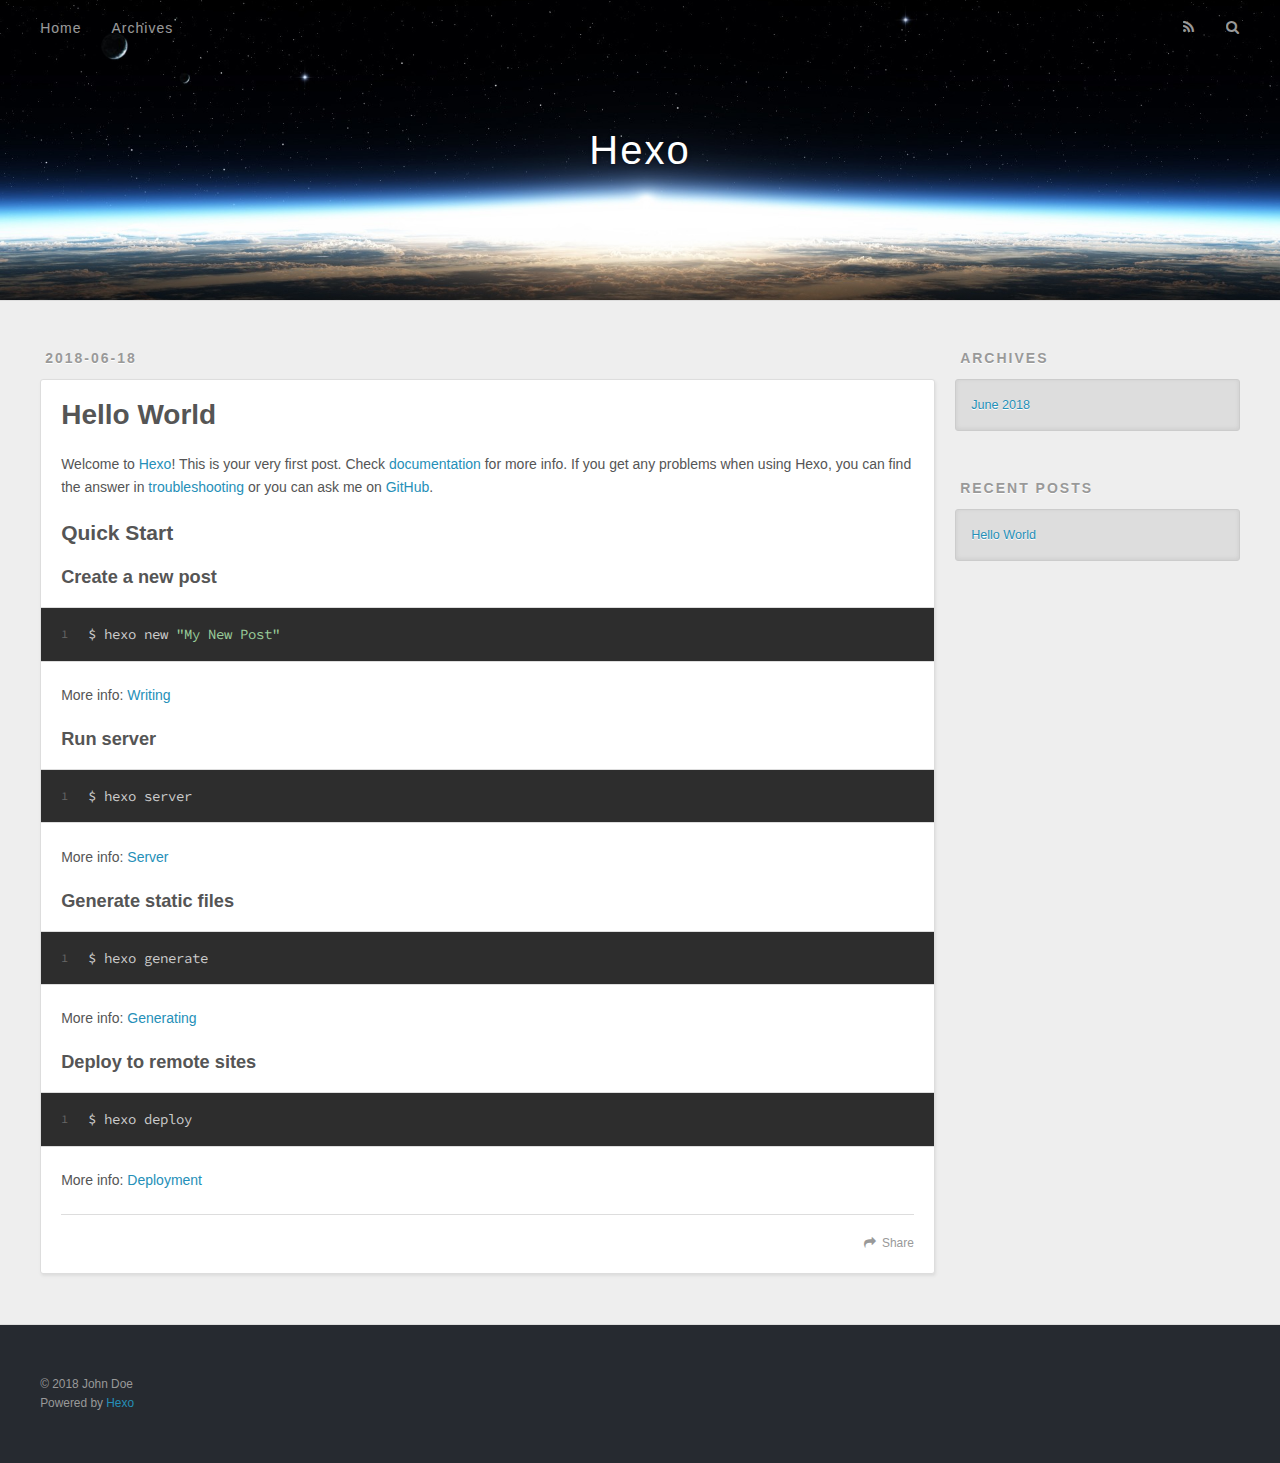
==== index.html @ ddb8dd7c "Site updated: 2018-06-18 01:28:40" ====
<!DOCTYPE html>
<html>
<head>
  <meta charset="utf-8">
  

  
  <title>Hexo</title>
  <meta name="viewport" content="width=device-width, initial-scale=1, maximum-scale=1">
  <meta property="og:type" content="website">
<meta property="og:title" content="Hexo">
<meta property="og:url" content="http://yoursite.com/index.html">
<meta property="og:site_name" content="Hexo">
<meta property="og:locale" content="default">
<meta name="twitter:card" content="summary">
<meta name="twitter:title" content="Hexo">
  
    <link rel="alternate" href="/atom.xml" title="Hexo" type="application/atom+xml">
  
  
    <link rel="icon" href="/favicon.png">
  
  
    <link href="//fonts.googleapis.com/css?family=Source+Code+Pro" rel="stylesheet" type="text/css">
  
  <link rel="stylesheet" href="/css/style.css">
</head>

<body>
  <div id="container">
    <div id="wrap">
      <header id="header">
  <div id="banner"></div>
  <div id="header-outer" class="outer">
    <div id="header-title" class="inner">
      <h1 id="logo-wrap">
        <a href="/" id="logo">Hexo</a>
      </h1>
      
    </div>
    <div id="header-inner" class="inner">
      <nav id="main-nav">
        <a id="main-nav-toggle" class="nav-icon"></a>
        
          <a class="main-nav-link" href="/">Home</a>
        
          <a class="main-nav-link" href="/archives">Archives</a>
        
      </nav>
      <nav id="sub-nav">
        
          <a id="nav-rss-link" class="nav-icon" href="/atom.xml" title="RSS Feed"></a>
        
        <a id="nav-search-btn" class="nav-icon" title="Search"></a>
      </nav>
      <div id="search-form-wrap">
        <form action="//google.com/search" method="get" accept-charset="UTF-8" class="search-form"><input type="search" name="q" class="search-form-input" placeholder="Search"><button type="submit" class="search-form-submit">&#xF002;</button><input type="hidden" name="sitesearch" value="http://yoursite.com"></form>
      </div>
    </div>
  </div>
</header>
      <div class="outer">
        <section id="main">
  
    <article id="post-hello-world" class="article article-type-post" itemscope itemprop="blogPost">
  <div class="article-meta">
    <a href="/2018/06/18/hello-world/" class="article-date">
  <time datetime="2018-06-17T16:53:47.195Z" itemprop="datePublished">2018-06-18</time>
</a>
    
  </div>
  <div class="article-inner">
    
    
      <header class="article-header">
        
  
    <h1 itemprop="name">
      <a class="article-title" href="/2018/06/18/hello-world/">Hello World</a>
    </h1>
  

      </header>
    
    <div class="article-entry" itemprop="articleBody">
      
        <p>Welcome to <a href="https://hexo.io/" target="_blank" rel="noopener">Hexo</a>! This is your very first post. Check <a href="https://hexo.io/docs/" target="_blank" rel="noopener">documentation</a> for more info. If you get any problems when using Hexo, you can find the answer in <a href="https://hexo.io/docs/troubleshooting.html" target="_blank" rel="noopener">troubleshooting</a> or you can ask me on <a href="https://github.com/hexojs/hexo/issues" target="_blank" rel="noopener">GitHub</a>.</p>
<h2 id="Quick-Start"><a href="#Quick-Start" class="headerlink" title="Quick Start"></a>Quick Start</h2><h3 id="Create-a-new-post"><a href="#Create-a-new-post" class="headerlink" title="Create a new post"></a>Create a new post</h3><figure class="highlight bash"><table><tr><td class="gutter"><pre><span class="line">1</span><br></pre></td><td class="code"><pre><span class="line">$ hexo new <span class="string">"My New Post"</span></span><br></pre></td></tr></table></figure>
<p>More info: <a href="https://hexo.io/docs/writing.html" target="_blank" rel="noopener">Writing</a></p>
<h3 id="Run-server"><a href="#Run-server" class="headerlink" title="Run server"></a>Run server</h3><figure class="highlight bash"><table><tr><td class="gutter"><pre><span class="line">1</span><br></pre></td><td class="code"><pre><span class="line">$ hexo server</span><br></pre></td></tr></table></figure>
<p>More info: <a href="https://hexo.io/docs/server.html" target="_blank" rel="noopener">Server</a></p>
<h3 id="Generate-static-files"><a href="#Generate-static-files" class="headerlink" title="Generate static files"></a>Generate static files</h3><figure class="highlight bash"><table><tr><td class="gutter"><pre><span class="line">1</span><br></pre></td><td class="code"><pre><span class="line">$ hexo generate</span><br></pre></td></tr></table></figure>
<p>More info: <a href="https://hexo.io/docs/generating.html" target="_blank" rel="noopener">Generating</a></p>
<h3 id="Deploy-to-remote-sites"><a href="#Deploy-to-remote-sites" class="headerlink" title="Deploy to remote sites"></a>Deploy to remote sites</h3><figure class="highlight bash"><table><tr><td class="gutter"><pre><span class="line">1</span><br></pre></td><td class="code"><pre><span class="line">$ hexo deploy</span><br></pre></td></tr></table></figure>
<p>More info: <a href="https://hexo.io/docs/deployment.html" target="_blank" rel="noopener">Deployment</a></p>

      
    </div>
    <footer class="article-footer">
      <a data-url="http://yoursite.com/2018/06/18/hello-world/" data-id="cjij3dkrj00004sq93bkwb2qh" class="article-share-link">Share</a>
      
      
    </footer>
  </div>
  
</article>


  


</section>
        
          <aside id="sidebar">
  
    

  
    

  
    
  
    
  <div class="widget-wrap">
    <h3 class="widget-title">Archives</h3>
    <div class="widget">
      <ul class="archive-list"><li class="archive-list-item"><a class="archive-list-link" href="/archives/2018/06/">June 2018</a></li></ul>
    </div>
  </div>


  
    
  <div class="widget-wrap">
    <h3 class="widget-title">Recent Posts</h3>
    <div class="widget">
      <ul>
        
          <li>
            <a href="/2018/06/18/hello-world/">Hello World</a>
          </li>
        
      </ul>
    </div>
  </div>

  
</aside>
        
      </div>
      <footer id="footer">
  
  <div class="outer">
    <div id="footer-info" class="inner">
      &copy; 2018 John Doe<br>
      Powered by <a href="http://hexo.io/" target="_blank">Hexo</a>
    </div>
  </div>
</footer>
    </div>
    <nav id="mobile-nav">
  
    <a href="/" class="mobile-nav-link">Home</a>
  
    <a href="/archives" class="mobile-nav-link">Archives</a>
  
</nav>
    

<script src="//ajax.googleapis.com/ajax/libs/jquery/2.0.3/jquery.min.js"></script>


  <link rel="stylesheet" href="/fancybox/jquery.fancybox.css">
  <script src="/fancybox/jquery.fancybox.pack.js"></script>


<script src="/js/script.js"></script>



  </div>
</body>
</html>
---- css/style.css ----
body {
  width: 100%;
}
body:before,
body:after {
  content: "";
  display: table;
}
body:after {
  clear: both;
}
html,
body,
div,
span,
applet,
object,
iframe,
h1,
h2,
h3,
h4,
h5,
h6,
p,
blockquote,
pre,
a,
abbr,
acronym,
address,
big,
cite,
code,
del,
dfn,
em,
img,
ins,
kbd,
q,
s,
samp,
small,
strike,
strong,
sub,
sup,
tt,
var,
dl,
dt,
dd,
ol,
ul,
li,
fieldset,
form,
label,
legend,
table,
caption,
tbody,
tfoot,
thead,
tr,
th,
td {
  margin: 0;
  padding: 0;
  border: 0;
  outline: 0;
  font-weight: inherit;
  font-style: inherit;
  font-family: inherit;
  font-size: 100%;
  vertical-align: baseline;
}
body {
  line-height: 1;
  color: #000;
  background: #fff;
}
ol,
ul {
  list-style: none;
}
table {
  border-collapse: separate;
  border-spacing: 0;
  vertical-align: middle;
}
caption,
th,
td {
  text-align: left;
  font-weight: normal;
  vertical-align: middle;
}
a img {
  border: none;
}
input,
button {
  margin: 0;
  padding: 0;
}
input::-moz-focus-inner,
button::-moz-focus-inner {
  border: 0;
  padding: 0;
}
@font-face {
  font-family: FontAwesome;
  font-style: normal;
  font-weight: normal;
  src: url("fonts/fontawesome-webfont.eot?v=#4.0.3");
  src: url("fonts/fontawesome-webfont.eot?#iefix&v=#4.0.3") format("embedded-opentype"), url("fonts/fontawesome-webfont.woff?v=#4.0.3") format("woff"), url("fonts/fontawesome-webfont.ttf?v=#4.0.3") format("truetype"), url("fonts/fontawesome-webfont.svg#fontawesomeregular?v=#4.0.3") format("svg");
}
html,
body,
#container {
  height: 100%;
}
body {
  background: #eee;
  font: 14px -apple-system, BlinkMacSystemFont, "Segoe UI", "Roboto", "Oxygen", "Ubuntu", "Cantarell", "Fira Sans", "Droid Sans", "Helvetica Neue", sans-serif;
  -webkit-text-size-adjust: 100%;
}
.outer {
  max-width: 1220px;
  margin: 0 auto;
  padding: 0 20px;
}
.outer:before,
.outer:after {
  content: "";
  display: table;
}
.outer:after {
  clear: both;
}
.inner {
  display: inline;
  float: left;
  width: 98.33333333333333%;
  margin: 0 0.833333333333333%;
}
.left,
.alignleft {
  float: left;
}
.right,
.alignright {
  float: right;
}
.clear {
  clear: both;
}
#container {
  position: relative;
}
.mobile-nav-on {
  overflow: hidden;
}
#wrap {
  height: 100%;
  width: 100%;
  position: absolute;
  top: 0;
  left: 0;
  -webkit-transition: 0.2s ease-out;
  -moz-transition: 0.2s ease-out;
  -ms-transition: 0.2s ease-out;
  transition: 0.2s ease-out;
  z-index: 1;
  background: #eee;
}
.mobile-nav-on #wrap {
  left: 280px;
}
@media screen and (min-width: 768px) {
  #main {
    display: inline;
    float: left;
    width: 73.33333333333333%;
    margin: 0 0.833333333333333%;
  }
}
.article-date,
.article-category-link,
.archive-year,
.widget-title {
  text-decoration: none;
  text-transform: uppercase;
  letter-spacing: 2px;
  color: #999;
  margin-bottom: 1em;
  margin-left: 5px;
  line-height: 1em;
  text-shadow: 0 1px #fff;
  font-weight: bold;
}
.article-inner,
.archive-article-inner {
  background: #fff;
  -webkit-box-shadow: 1px 2px 3px #ddd;
  box-shadow: 1px 2px 3px #ddd;
  border: 1px solid #ddd;
  border-radius: 3px;
}
.article-entry h1,
.widget h1 {
  font-size: 2em;
}
.article-entry h2,
.widget h2 {
  font-size: 1.5em;
}
.article-entry h3,
.widget h3 {
  font-size: 1.3em;
}
.article-entry h4,
.widget h4 {
  font-size: 1.2em;
}
.article-entry h5,
.widget h5 {
  font-size: 1em;
}
.article-entry h6,
.widget h6 {
  font-size: 1em;
  color: #999;
}
.article-entry hr,
.widget hr {
  border: 1px dashed #ddd;
}
.article-entry strong,
.widget strong {
  font-weight: bold;
}
.article-entry em,
.widget em,
.article-entry cite,
.widget cite {
  font-style: italic;
}
.article-entry sup,
.widget sup,
.article-entry sub,
.widget sub {
  font-size: 0.75em;
  line-height: 0;
  position: relative;
  vertical-align: baseline;
}
.article-entry sup,
.widget sup {
  top: -0.5em;
}
.article-entry sub,
.widget sub {
  bottom: -0.2em;
}
.article-entry small,
.widget small {
  font-size: 0.85em;
}
.article-entry acronym,
.widget acronym,
.article-entry abbr,
.widget abbr {
  border-bottom: 1px dotted;
}
.article-entry ul,
.widget ul,
.article-entry ol,
.widget ol,
.article-entry dl,
.widget dl {
  margin: 0 20px;
  line-height: 1.6em;
}
.article-entry ul ul,
.widget ul ul,
.article-entry ol ul,
.widget ol ul,
.article-entry ul ol,
.widget ul ol,
.article-entry ol ol,
.widget ol ol {
  margin-top: 0;
  margin-bottom: 0;
}
.article-entry ul,
.widget ul {
  list-style: disc;
}
.article-entry ol,
.widget ol {
  list-style: decimal;
}
.article-entry dt,
.widget dt {
  font-weight: bold;
}
#header {
  height: 300px;
  position: relative;
  border-bottom: 1px solid #ddd;
}
#header:before,
#header:after {
  content: "";
  position: absolute;
  left: 0;
  right: 0;
  height: 40px;
}
#header:before {
  top: 0;
  background: -webkit-linear-gradient(rgba(0,0,0,0.2), transparent);
  background: -moz-linear-gradient(rgba(0,0,0,0.2), transparent);
  background: -ms-linear-gradient(rgba(0,0,0,0.2), transparent);
  background: linear-gradient(rgba(0,0,0,0.2), transparent);
}
#header:after {
  bottom: 0;
  background: -webkit-linear-gradient(transparent, rgba(0,0,0,0.2));
  background: -moz-linear-gradient(transparent, rgba(0,0,0,0.2));
  background: -ms-linear-gradient(transparent, rgba(0,0,0,0.2));
  background: linear-gradient(transparent, rgba(0,0,0,0.2));
}
#header-outer {
  height: 100%;
  position: relative;
}
#header-inner {
  position: relative;
  overflow: hidden;
}
#banner {
  position: absolute;
  top: 0;
  left: 0;
  width: 100%;
  height: 100%;
  background: url("images/banner.jpg") center #000;
  -webkit-background-size: cover;
  -moz-background-size: cover;
  background-size: cover;
  z-index: -1;
}
#header-title {
  text-align: center;
  height: 40px;
  position: absolute;
  top: 50%;
  left: 0;
  margin-top: -20px;
}
#logo,
#subtitle {
  text-decoration: none;
  color: #fff;
  font-weight: 300;
  text-shadow: 0 1px 4px rgba(0,0,0,0.3);
}
#logo {
  font-size: 40px;
  line-height: 40px;
  letter-spacing: 2px;
}
#subtitle {
  font-size: 16px;
  line-height: 16px;
  letter-spacing: 1px;
}
#subtitle-wrap {
  margin-top: 16px;
}
#main-nav {
  float: left;
  margin-left: -15px;
}
.nav-icon,
.main-nav-link {
  float: left;
  color: #fff;
  opacity: 0.6;
  text-decoration: none;
  text-shadow: 0 1px rgba(0,0,0,0.2);
  -webkit-transition: opacity 0.2s;
  -moz-transition: opacity 0.2s;
  -ms-transition: opacity 0.2s;
  transition: opacity 0.2s;
  display: block;
  padding: 20px 15px;
}
.nav-icon:hover,
.main-nav-link:hover {
  opacity: 1;
}
.nav-icon {
  font-family: FontAwesome;
  text-align: center;
  font-size: 14px;
  width: 14px;
  height: 14px;
  padding: 20px 15px;
  position: relative;
  cursor: pointer;
}
.main-nav-link {
  font-weight: 300;
  letter-spacing: 1px;
}
@media screen and (max-width: 479px) {
  .main-nav-link {
    display: none;
  }
}
#main-nav-toggle {
  display: none;
}
#main-nav-toggle:before {
  content: "\f0c9";
}
@media screen and (max-width: 479px) {
  #main-nav-toggle {
    display: block;
  }
}
#sub-nav {
  float: right;
  margin-right: -15px;
}
#nav-rss-link:before {
  content: "\f09e";
}
#nav-search-btn:before {
  content: "\f002";
}
#search-form-wrap {
  position: absolute;
  top: 15px;
  width: 150px;
  height: 30px;
  right: -150px;
  opacity: 0;
  -webkit-transition: 0.2s ease-out;
  -moz-transition: 0.2s ease-out;
  -ms-transition: 0.2s ease-out;
  transition: 0.2s ease-out;
}
#search-form-wrap.on {
  opacity: 1;
  right: 0;
}
@media screen and (max-width: 479px) {
  #search-form-wrap {
    width: 100%;
    right: -100%;
  }
}
.search-form {
  position: absolute;
  top: 0;
  left: 0;
  right: 0;
  background: #fff;
  padding: 5px 15px;
  border-radius: 15px;
  -webkit-box-shadow: 0 0 10px rgba(0,0,0,0.3);
  box-shadow: 0 0 10px rgba(0,0,0,0.3);
}
.search-form-input {
  border: none;
  background: none;
  color: #555;
  width: 100%;
  font: 13px -apple-system, BlinkMacSystemFont, "Segoe UI", "Roboto", "Oxygen", "Ubuntu", "Cantarell", "Fira Sans", "Droid Sans", "Helvetica Neue", sans-serif;
  outline: none;
}
.search-form-input::-webkit-search-results-decoration,
.search-form-input::-webkit-search-cancel-button {
  -webkit-appearance: none;
}
.search-form-submit {
  position: absolute;
  top: 50%;
  right: 10px;
  margin-top: -7px;
  font: 13px FontAwesome;
  border: none;
  background: none;
  color: #bbb;
  cursor: pointer;
}
.search-form-submit:hover,
.search-form-submit:focus {
  color: #777;
}
.article {
  margin: 50px 0;
}
.article-inner {
  overflow: hidden;
}
.article-meta:before,
.article-meta:after {
  content: "";
  display: table;
}
.article-meta:after {
  clear: both;
}
.article-date {
  float: left;
}
.article-category {
  float: left;
  line-height: 1em;
  color: #ccc;
  text-shadow: 0 1px #fff;
  margin-left: 8px;
}
.article-category:before {
  content: "\2022";
}
.article-category-link {
  margin: 0 12px 1em;
}
.article-header {
  padding: 20px 20px 0;
}
.article-title {
  text-decoration: none;
  font-size: 2em;
  font-weight: bold;
  color: #555;
  line-height: 1.1em;
  -webkit-transition: color 0.2s;
  -moz-transition: color 0.2s;
  -ms-transition: color 0.2s;
  transition: color 0.2s;
}
a.article-title:hover {
  color: #258fb8;
}
.article-entry {
  color: #555;
  padding: 0 20px;
}
.article-entry:before,
.article-entry:after {
  content: "";
  display: table;
}
.article-entry:after {
  clear: both;
}
.article-entry p,
.article-entry table {
  line-height: 1.6em;
  margin: 1.6em 0;
}
.article-entry h1,
.article-entry h2,
.article-entry h3,
.article-entry h4,
.article-entry h5,
.article-entry h6 {
  font-weight: bold;
}
.article-entry h1,
.article-entry h2,
.article-entry h3,
.article-entry h4,
.article-entry h5,
.article-entry h6 {
  line-height: 1.1em;
  margin: 1.1em 0;
}
.article-entry a {
  color: #258fb8;
  text-decoration: none;
}
.article-entry a:hover {
  text-decoration: underline;
}
.article-entry ul,
.article-entry ol,
.article-entry dl {
  margin-top: 1.6em;
  margin-bottom: 1.6em;
}
.article-entry img,
.article-entry video {
  max-width: 100%;
  height: auto;
  display: block;
  margin: auto;
}
.article-entry iframe {
  border: none;
}
.article-entry table {
  width: 100%;
  border-collapse: collapse;
  border-spacing: 0;
}
.article-entry th {
  font-weight: bold;
  border-bottom: 3px solid #ddd;
  padding-bottom: 0.5em;
}
.article-entry td {
  border-bottom: 1px solid #ddd;
  padding: 10px 0;
}
.article-entry blockquote {
  font-family: Georgia, "Times New Roman", serif;
  font-size: 1.4em;
  margin: 1.6em 20px;
  text-align: center;
}
.article-entry blockquote footer {
  font-size: 14px;
  margin: 1.6em 0;
  font-family: -apple-system, BlinkMacSystemFont, "Segoe UI", "Roboto", "Oxygen", "Ubuntu", "Cantarell", "Fira Sans", "Droid Sans", "Helvetica Neue", sans-serif;
}
.article-entry blockquote footer cite:before {
  content: "—";
  padding: 0 0.5em;
}
.article-entry .pullquote {
  text-align: left;
  width: 45%;
  margin: 0;
}
.article-entry .pullquote.left {
  margin-left: 0.5em;
  margin-right: 1em;
}
.article-entry .pullquote.right {
  margin-right: 0.5em;
  margin-left: 1em;
}
.article-entry .caption {
  color: #999;
  display: block;
  font-size: 0.9em;
  margin-top: 0.5em;
  position: relative;
  text-align: center;
}
.article-entry .video-container {
  position: relative;
  padding-top: 56.25%;
  height: 0;
  overflow: hidden;
}
.article-entry .video-container iframe,
.article-entry .video-container object,
.article-entry .video-container embed {
  position: absolute;
  top: 0;
  left: 0;
  width: 100%;
  height: 100%;
  margin-top: 0;
}
.article-more-link a {
  display: inline-block;
  line-height: 1em;
  padding: 6px 15px;
  border-radius: 15px;
  background: #eee;
  color: #999;
  text-shadow: 0 1px #fff;
  text-decoration: none;
}
.article-more-link a:hover {
  background: #258fb8;
  color: #fff;
  text-decoration: none;
  text-shadow: 0 1px #1e7293;
}
.article-footer {
  font-size: 0.85em;
  line-height: 1.6em;
  border-top: 1px solid #ddd;
  padding-top: 1.6em;
  margin: 0 20px 20px;
}
.article-footer:before,
.article-footer:after {
  content: "";
  display: table;
}
.article-footer:after {
  clear: both;
}
.article-footer a {
  color: #999;
  text-decoration: none;
}
.article-footer a:hover {
  color: #555;
}
.article-tag-list-item {
  float: left;
  margin-right: 10px;
}
.article-tag-list-link:before {
  content: "#";
}
.article-comment-link {
  float: right;
}
.article-comment-link:before {
  content: "\f075";
  font-family: FontAwesome;
  padding-right: 8px;
}
.article-share-link {
  cursor: pointer;
  float: right;
  margin-left: 20px;
}
.article-share-link:before {
  content: "\f064";
  font-family: FontAwesome;
  padding-right: 6px;
}
#article-nav {
  position: relative;
}
#article-nav:before,
#article-nav:after {
  content: "";
  display: table;
}
#article-nav:after {
  clear: both;
}
@media screen and (min-width: 768px) {
  #article-nav {
    margin: 50px 0;
  }
  #article-nav:before {
    width: 8px;
    height: 8px;
    position: absolute;
    top: 50%;
    left: 50%;
    margin-top: -4px;
    margin-left: -4px;
    content: "";
    border-radius: 50%;
    background: #ddd;
    -webkit-box-shadow: 0 1px 2px #fff;
    box-shadow: 0 1px 2px #fff;
  }
}
.article-nav-link-wrap {
  text-decoration: none;
  text-shadow: 0 1px #fff;
  color: #999;
  -webkit-box-sizing: border-box;
  -moz-box-sizing: border-box;
  box-sizing: border-box;
  margin-top: 50px;
  text-align: center;
  display: block;
}
.article-nav-link-wrap:hover {
  color: #555;
}
@media screen and (min-width: 768px) {
  .article-nav-link-wrap {
    width: 50%;
    margin-top: 0;
  }
}
@media screen and (min-width: 768px) {
  #article-nav-newer {
    float: left;
    text-align: right;
    padding-right: 20px;
  }
}
@media screen and (min-width: 768px) {
  #article-nav-older {
    float: right;
    text-align: left;
    padding-left: 20px;
  }
}
.article-nav-caption {
  text-transform: uppercase;
  letter-spacing: 2px;
  color: #ddd;
  line-height: 1em;
  font-weight: bold;
}
#article-nav-newer .article-nav-caption {
  margin-right: -2px;
}
.article-nav-title {
  font-size: 0.85em;
  line-height: 1.6em;
  margin-top: 0.5em;
}
.article-share-box {
  position: absolute;
  display: none;
  background: #fff;
  -webkit-box-shadow: 1px 2px 10px rgba(0,0,0,0.2);
  box-shadow: 1px 2px 10px rgba(0,0,0,0.2);
  border-radius: 3px;
  margin-left: -145px;
  overflow: hidden;
  z-index: 1;
}
.article-share-box.on {
  display: block;
}
.article-share-input {
  width: 100%;
  background: none;
  -webkit-box-sizing: border-box;
  -moz-box-sizing: border-box;
  box-sizing: border-box;
  font: 14px -apple-system, BlinkMacSystemFont, "Segoe UI", "Roboto", "Oxygen", "Ubuntu", "Cantarell", "Fira Sans", "Droid Sans", "Helvetica Neue", sans-serif;
  padding: 0 15px;
  color: #555;
  outline: none;
  border: 1px solid #ddd;
  border-radius: 3px 3px 0 0;
  height: 36px;
  line-height: 36px;
}
.article-share-links {
  background: #eee;
}
.article-share-links:before,
.article-share-links:after {
  content: "";
  display: table;
}
.article-share-links:after {
  clear: both;
}
.article-share-twitter,
.article-share-facebook,
.article-share-pinterest,
.article-share-google {
  width: 50px;
  height: 36px;
  display: block;
  float: left;
  position: relative;
  color: #999;
  text-shadow: 0 1px #fff;
}
.article-share-twitter:before,
.article-share-facebook:before,
.article-share-pinterest:before,
.article-share-google:before {
  font-size: 20px;
  font-family: FontAwesome;
  width: 20px;
  height: 20px;
  position: absolute;
  top: 50%;
  left: 50%;
  margin-top: -10px;
  margin-left: -10px;
  text-align: center;
}
.article-share-twitter:hover,
.article-share-facebook:hover,
.article-share-pinterest:hover,
.article-share-google:hover {
  color: #fff;
}
.article-share-twitter:before {
  content: "\f099";
}
.article-share-twitter:hover {
  background: #00aced;
  text-shadow: 0 1px #008abe;
}
.article-share-facebook:before {
  content: "\f09a";
}
.article-share-facebook:hover {
  background: #3b5998;
  text-shadow: 0 1px #2f477a;
}
.article-share-pinterest:before {
  content: "\f0d2";
}
.article-share-pinterest:hover {
  background: #cb2027;
  text-shadow: 0 1px #a21a1f;
}
.article-share-google:before {
  content: "\f0d5";
}
.article-share-google:hover {
  background: #dd4b39;
  text-shadow: 0 1px #be3221;
}
.article-gallery {
  background: #000;
  position: relative;
}
.article-gallery-photos {
  position: relative;
  overflow: hidden;
}
.article-gallery-img {
  display: none;
  max-width: 100%;
}
.article-gallery-img:first-child {
  display: block;
}
.article-gallery-img.loaded {
  position: absolute;
  display: block;
}
.article-gallery-img img {
  display: block;
  max-width: 100%;
  margin: 0 auto;
}
#comments {
  background: #fff;
  -webkit-box-shadow: 1px 2px 3px #ddd;
  box-shadow: 1px 2px 3px #ddd;
  padding: 20px;
  border: 1px solid #ddd;
  border-radius: 3px;
  margin: 50px 0;
}
#comments a {
  color: #258fb8;
}
.archives-wrap {
  margin: 50px 0;
}
.archives:before,
.archives:after {
  content: "";
  display: table;
}
.archives:after {
  clear: both;
}
.archive-year-wrap {
  margin-bottom: 1em;
}
.archives {
  -webkit-column-gap: 10px;
  -moz-column-gap: 10px;
  column-gap: 10px;
}
@media screen and (min-width: 480px) and (max-width: 767px) {
  .archives {
    -webkit-column-count: 2;
    -moz-column-count: 2;
    column-count: 2;
  }
}
@media screen and (min-width: 768px) {
  .archives {
    -webkit-column-count: 3;
    -moz-column-count: 3;
    column-count: 3;
  }
}
.archive-article {
  -webkit-column-break-inside: avoid;
  page-break-inside: avoid;
  overflow: hidden;
  break-inside: avoid-column;
}
.archive-article-inner {
  padding: 10px;
  margin-bottom: 15px;
}
.archive-article-title {
  text-decoration: none;
  font-weight: bold;
  color: #555;
  -webkit-transition: color 0.2s;
  -moz-transition: color 0.2s;
  -ms-transition: color 0.2s;
  transition: color 0.2s;
  line-height: 1.6em;
}
.archive-article-title:hover {
  color: #258fb8;
}
.archive-article-footer {
  margin-top: 1em;
}
.archive-article-date {
  color: #999;
  text-decoration: none;
  font-size: 0.85em;
  line-height: 1em;
  margin-bottom: 0.5em;
  display: block;
}
#page-nav {
  margin: 50px auto;
  background: #fff;
  -webkit-box-shadow: 1px 2px 3px #ddd;
  box-shadow: 1px 2px 3px #ddd;
  border: 1px solid #ddd;
  border-radius: 3px;
  text-align: center;
  color: #999;
  overflow: hidden;
}
#page-nav:before,
#page-nav:after {
  content: "";
  display: table;
}
#page-nav:after {
  clear: both;
}
#page-nav a,
#page-nav span {
  padding: 10px 20px;
  line-height: 1;
  height: 2ex;
}
#page-nav a {
  color: #999;
  text-decoration: none;
}
#page-nav a:hover {
  background: #999;
  color: #fff;
}
#page-nav .prev {
  float: left;
}
#page-nav .next {
  float: right;
}
#page-nav .page-number {
  display: inline-block;
}
@media screen and (max-width: 479px) {
  #page-nav .page-number {
    display: none;
  }
}
#page-nav .current {
  color: #555;
  font-weight: bold;
}
#page-nav .space {
  color: #ddd;
}
#footer {
  background: #262a30;
  padding: 50px 0;
  border-top: 1px solid #ddd;
  color: #999;
}
#footer a {
  color: #258fb8;
  text-decoration: none;
}
#footer a:hover {
  text-decoration: underline;
}
#footer-info {
  line-height: 1.6em;
  font-size: 0.85em;
}
.article-entry pre,
.article-entry .highlight {
  background: #2d2d2d;
  margin: 0 -20px;
  padding: 15px 20px;
  border-style: solid;
  border-color: #ddd;
  border-width: 1px 0;
  overflow: auto;
  color: #ccc;
  line-height: 22.400000000000002px;
}
.article-entry .highlight .gutter pre,
.article-entry .gist .gist-file .gist-data .line-numbers {
  color: #666;
  font-size: 0.85em;
}
.article-entry pre,
.article-entry code {
  font-family: "Source Code Pro", Consolas, Monaco, Menlo, Consolas, monospace;
}
.article-entry code {
  background: #eee;
  text-shadow: 0 1px #fff;
  padding: 0 0.3em;
}
.article-entry pre code {
  background: none;
  text-shadow: none;
  padding: 0;
}
.article-entry .highlight pre {
  border: none;
  margin: 0;
  padding: 0;
}
.article-entry .highlight table {
  margin: 0;
  width: auto;
}
.article-entry .highlight td {
  border: none;
  padding: 0;
}
.article-entry .highlight figcaption {
  font-size: 0.85em;
  color: #999;
  line-height: 1em;
  margin-bottom: 1em;
}
.article-entry .highlight figcaption:before,
.article-entry .highlight figcaption:after {
  content: "";
  display: table;
}
.article-entry .highlight figcaption:after {
  clear: both;
}
.article-entry .highlight figcaption a {
  float: right;
}
.article-entry .highlight .gutter pre {
  text-align: right;
  padding-right: 20px;
}
.article-entry .highlight .line {
  height: 22.400000000000002px;
}
.article-entry .highlight .line.marked {
  background: #515151;
}
.article-entry .gist {
  margin: 0 -20px;
  border-style: solid;
  border-color: #ddd;
  border-width: 1px 0;
  background: #2d2d2d;
  padding: 15px 20px 15px 0;
}
.article-entry .gist .gist-file {
  border: none;
  font-family: "Source Code Pro", Consolas, Monaco, Menlo, Consolas, monospace;
  margin: 0;
}
.article-entry .gist .gist-file .gist-data {
  background: none;
  border: none;
}
.article-entry .gist .gist-file .gist-data .line-numbers {
  background: none;
  border: none;
  padding: 0 20px 0 0;
}
.article-entry .gist .gist-file .gist-data .line-data {
  padding: 0 !important;
}
.article-entry .gist .gist-file .highlight {
  margin: 0;
  padding: 0;
  border: none;
}
.article-entry .gist .gist-file .gist-meta {
  background: #2d2d2d;
  color: #999;
  font: 0.85em -apple-system, BlinkMacSystemFont, "Segoe UI", "Roboto", "Oxygen", "Ubuntu", "Cantarell", "Fira Sans", "Droid Sans", "Helvetica Neue", sans-serif;
  text-shadow: 0 0;
  padding: 0;
  margin-top: 1em;
  margin-left: 20px;
}
.article-entry .gist .gist-file .gist-meta a {
  color: #258fb8;
  font-weight: normal;
}
.article-entry .gist .gist-file .gist-meta a:hover {
  text-decoration: underline;
}
pre .comment,
pre .title {
  color: #999;
}
pre .variable,
pre .attribute,
pre .tag,
pre .regexp,
pre .ruby .constant,
pre .xml .tag .title,
pre .xml .pi,
pre .xml .doctype,
pre .html .doctype,
pre .css .id,
pre .css .class,
pre .css .pseudo {
  color: #f2777a;
}
pre .number,
pre .preprocessor,
pre .built_in,
pre .literal,
pre .params,
pre .constant {
  color: #f99157;
}
pre .class,
pre .ruby .class .title,
pre .css .rules .attribute {
  color: #9c9;
}
pre .string,
pre .value,
pre .inheritance,
pre .header,
pre .ruby .symbol,
pre .xml .cdata {
  color: #9c9;
}
pre .css .hexcolor {
  color: #6cc;
}
pre .function,
pre .python .decorator,
pre .python .title,
pre .ruby .function .title,
pre .ruby .title .keyword,
pre .perl .sub,
pre .javascript .title,
pre .coffeescript .title {
  color: #69c;
}
pre .keyword,
pre .javascript .function {
  color: #c9c;
}
@media screen and (max-width: 479px) {
  #mobile-nav {
    position: absolute;
    top: 0;
    left: 0;
    width: 280px;
    height: 100%;
    background: #191919;
    border-right: 1px solid #fff;
  }
}
@media screen and (max-width: 479px) {
  .mobile-nav-link {
    display: block;
    color: #999;
    text-decoration: none;
    padding: 15px 20px;
    font-weight: bold;
  }
  .mobile-nav-link:hover {
    color: #fff;
  }
}
@media screen and (min-width: 768px) {
  #sidebar {
    display: inline;
    float: left;
    width: 23.333333333333332%;
    margin: 0 0.833333333333333%;
  }
}
.widget-wrap {
  margin: 50px 0;
}
.widget {
  color: #777;
  text-shadow: 0 1px #fff;
  background: #ddd;
  -webkit-box-shadow: 0 -1px 4px #ccc inset;
  box-shadow: 0 -1px 4px #ccc inset;
  border: 1px solid #ccc;
  padding: 15px;
  border-radius: 3px;
}
.widget a {
  color: #258fb8;
  text-decoration: none;
}
.widget a:hover {
  text-decoration: underline;
}
.widget ul ul,
.widget ol ul,
.widget dl ul,
.widget ul ol,
.widget ol ol,
.widget dl ol,
.widget ul dl,
.widget ol dl,
.widget dl dl {
  margin-left: 15px;
  list-style: disc;
}
.widget {
  line-height: 1.6em;
  word-wrap: break-word;
  font-size: 0.9em;
}
.widget ul,
.widget ol {
  list-style: none;
  margin: 0;
}
.widget ul ul,
.widget ol ul,
.widget ul ol,
.widget ol ol {
  margin: 0 20px;
}
.widget ul ul,
.widget ol ul {
  list-style: disc;
}
.widget ul ol,
.widget ol ol {
  list-style: decimal;
}
.category-list-count,
.tag-list-count,
.archive-list-count {
  padding-left: 5px;
  color: #999;
  font-size: 0.85em;
}
.category-list-count:before,
.tag-list-count:before,
.archive-list-count:before {
  content: "(";
}
.category-list-count:after,
.tag-list-count:after,
.archive-list-count:after {
  content: ")";
}
.tagcloud a {
  margin-right: 5px;
  display: inline-block;
}
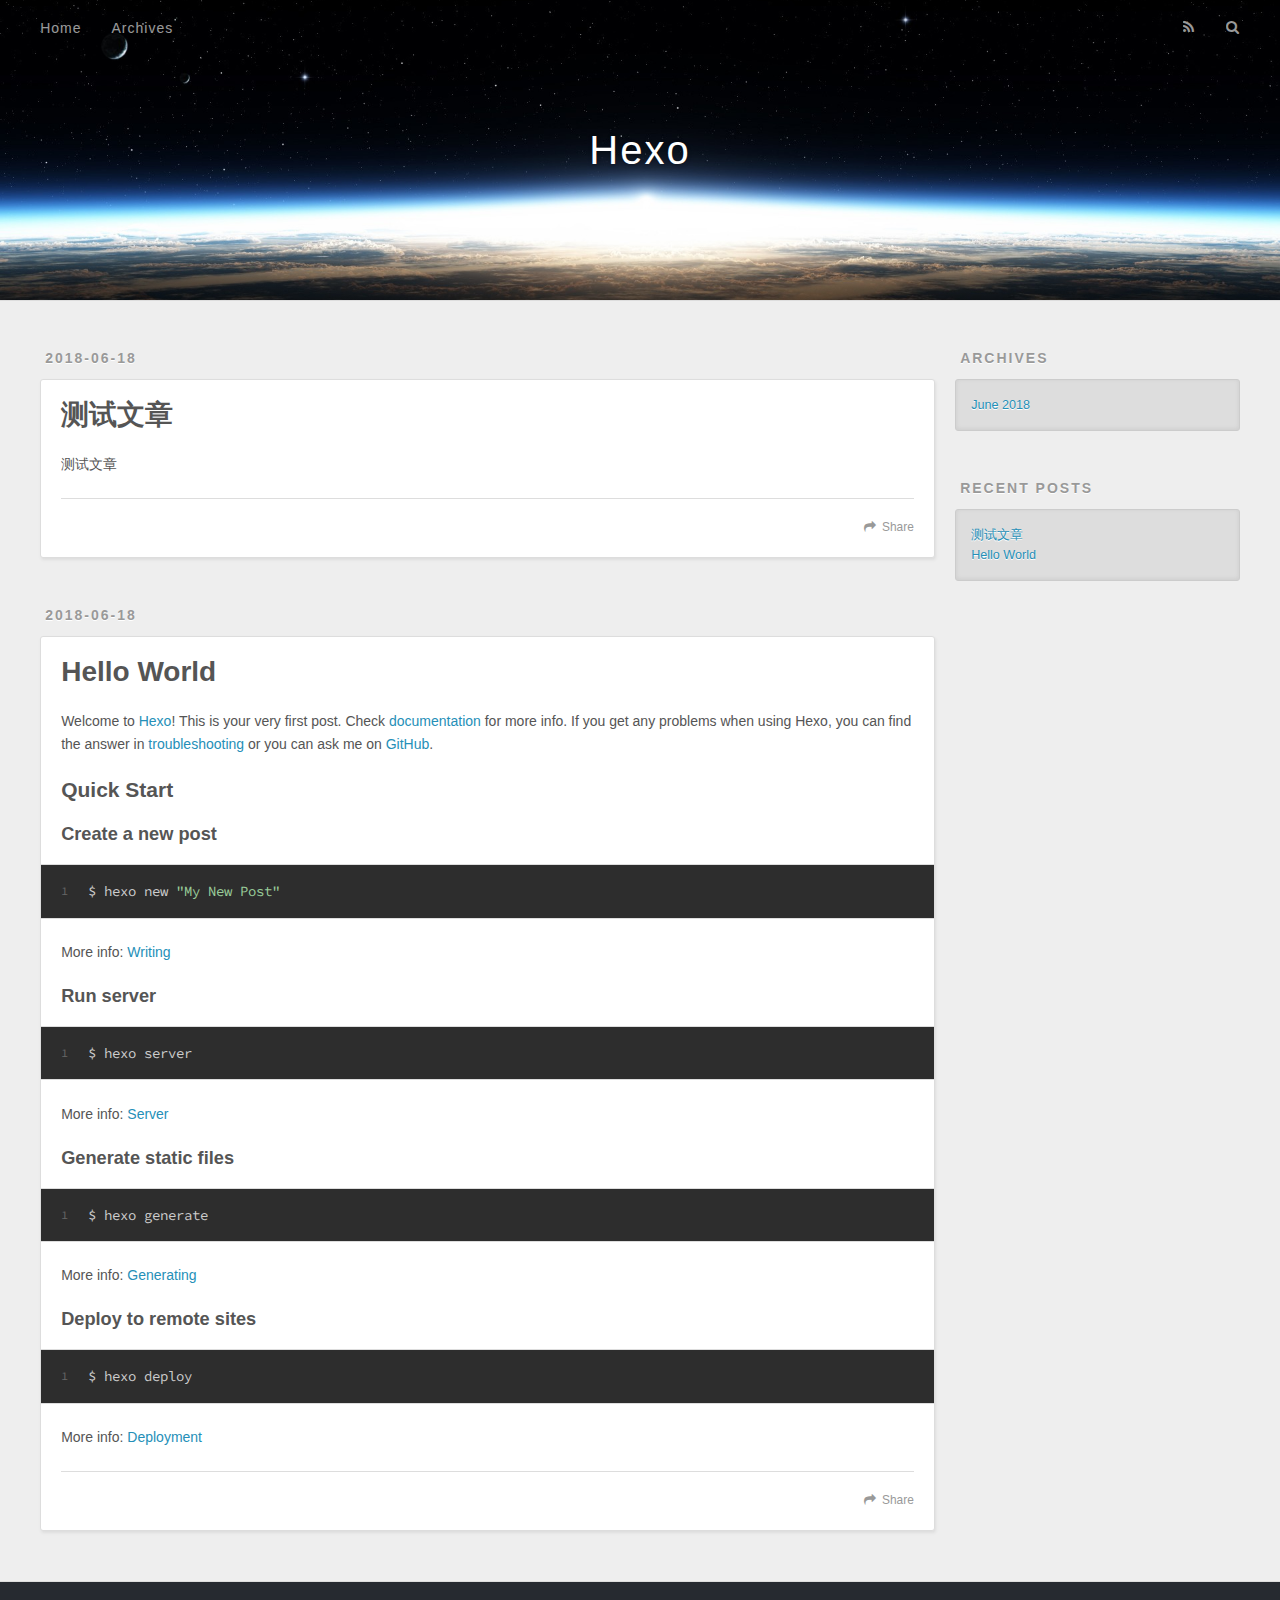
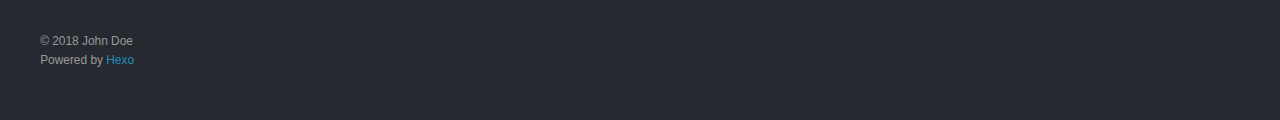
==== commit 70cd02e4: "Site updated: 2018-06-18 01:41:59" ====
--- a/index.html
+++ b/index.html
@@ -62,6 +62,43 @@
       <div class="outer">
         <section id="main">
   
+    <article id="post-测试文章" class="article article-type-post" itemscope itemprop="blogPost">
+  <div class="article-meta">
+    <a href="/2018/06/18/测试文章/" class="article-date">
+  <time datetime="2018-06-17T17:35:04.000Z" itemprop="datePublished">2018-06-18</time>
+</a>
+    
+  </div>
+  <div class="article-inner">
+    
+    
+      <header class="article-header">
+        
+  
+    <h1 itemprop="name">
+      <a class="article-title" href="/2018/06/18/测试文章/">测试文章</a>
+    </h1>
+  
+
+      </header>
+    
+    <div class="article-entry" itemprop="articleBody">
+      
+        <p>测试文章</p>
+
+      
+    </div>
+    <footer class="article-footer">
+      <a data-url="http://yoursite.com/2018/06/18/测试文章/" data-id="cjij4bn6t0001hcq9a3qqr41f" class="article-share-link">Share</a>
+      
+      
+    </footer>
+  </div>
+  
+</article>
+
+
+  
     <article id="post-hello-world" class="article article-type-post" itemscope itemprop="blogPost">
   <div class="article-meta">
     <a href="/2018/06/18/hello-world/" class="article-date">
@@ -97,7 +134,7 @@
       
     </div>
     <footer class="article-footer">
-      <a data-url="http://yoursite.com/2018/06/18/hello-world/" data-id="cjij3dkrj00004sq93bkwb2qh" class="article-share-link">Share</a>
+      <a data-url="http://yoursite.com/2018/06/18/hello-world/" data-id="cjij4bn6p0000hcq9h8jbldq4" class="article-share-link">Share</a>
       
       
     </footer>
@@ -138,6 +175,10 @@
       <ul>
         
           <li>
+            <a href="/2018/06/18/测试文章/">测试文章</a>
+          </li>
+        
+          <li>
             <a href="/2018/06/18/hello-world/">Hello World</a>
           </li>
         
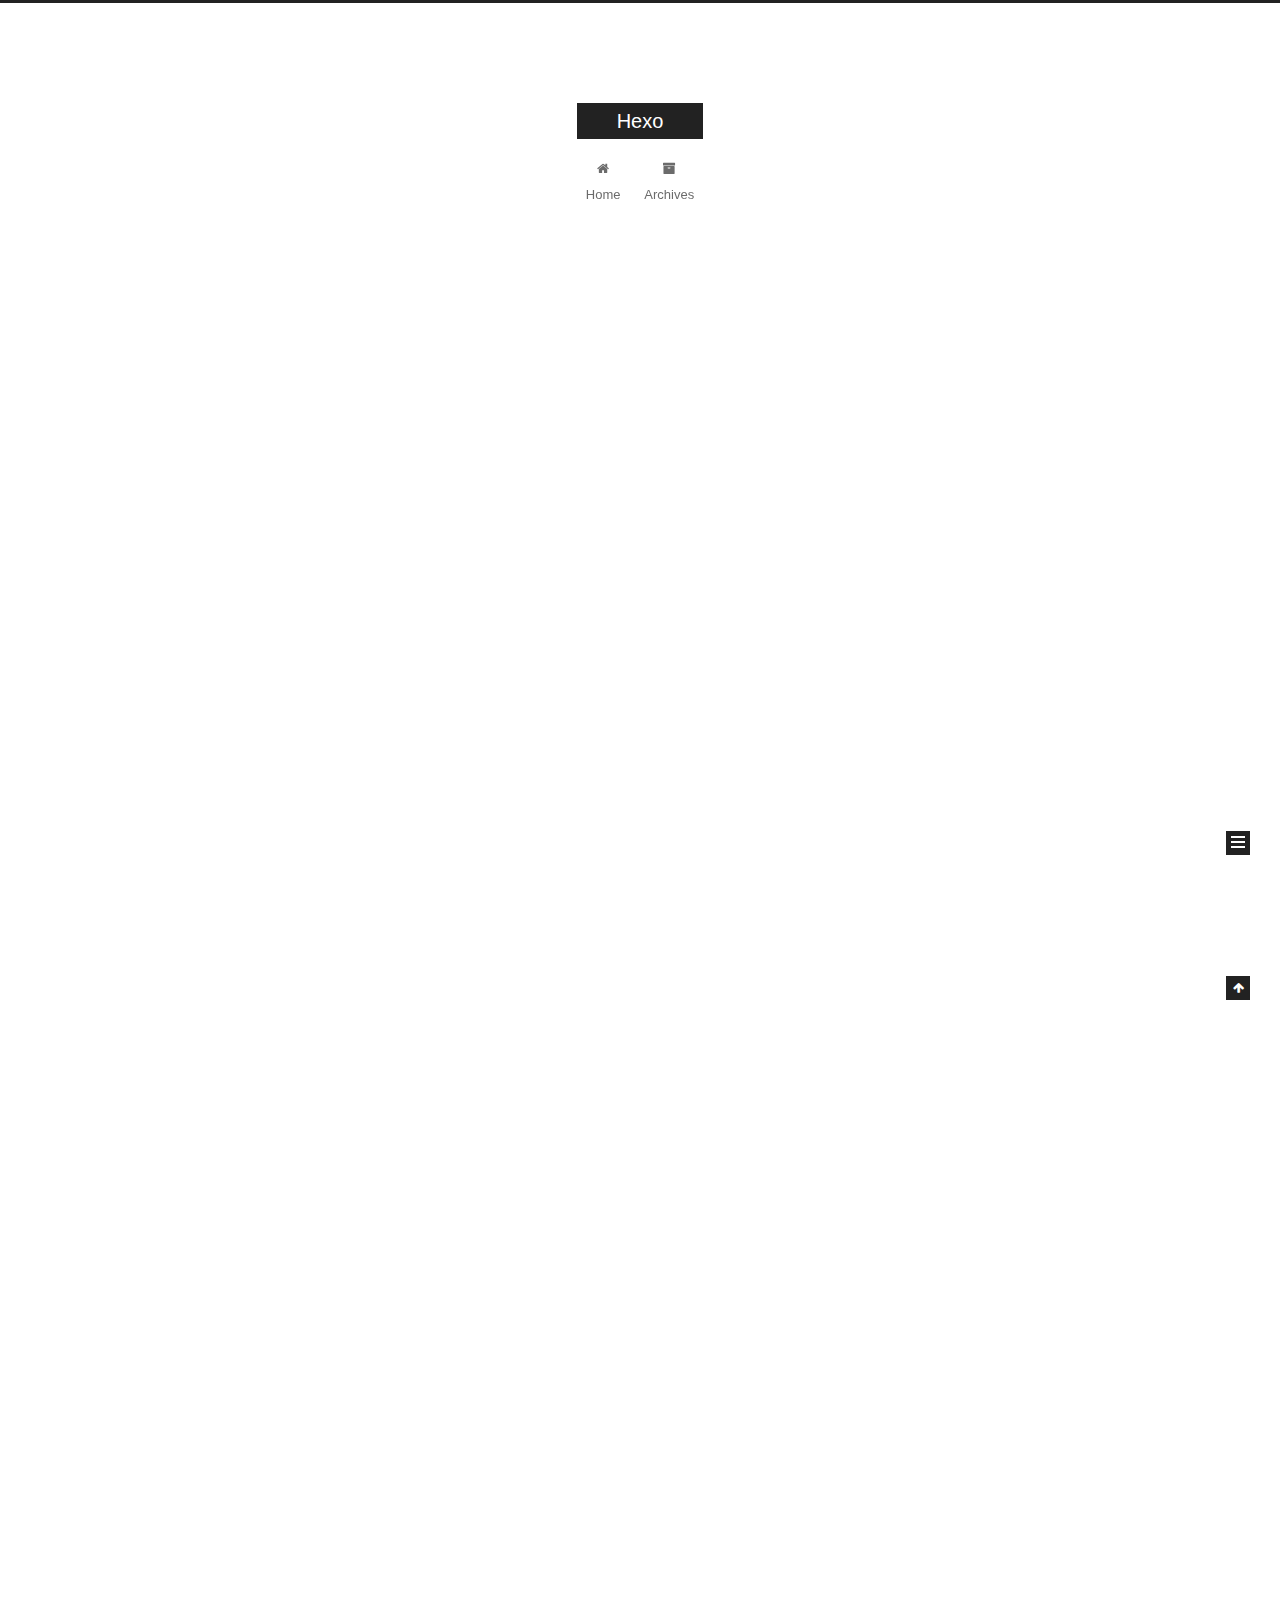
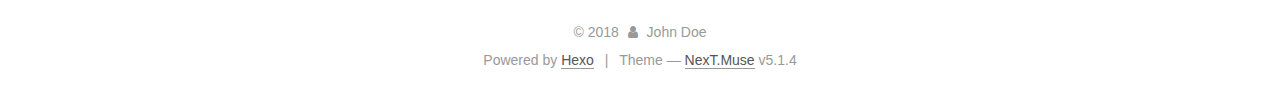
==== commit ca85e79f: "Site updated: 2018-06-18 10:48:06" ====
--- a/index.html
+++ b/index.html
@@ -1,127 +1,426 @@
 <!DOCTYPE html>
-<html>
+
+
+
+  
+
+
+<html class="theme-next muse use-motion" lang="">
 <head>
-  <meta charset="utf-8">
-  
-
-  
-  <title>Hexo</title>
-  <meta name="viewport" content="width=device-width, initial-scale=1, maximum-scale=1">
-  <meta property="og:type" content="website">
+  <meta charset="UTF-8"/>
+<meta http-equiv="X-UA-Compatible" content="IE=edge" />
+<meta name="viewport" content="width=device-width, initial-scale=1, maximum-scale=1"/>
+<meta name="theme-color" content="#222">
+
+
+
+
+
+
+
+
+
+<meta http-equiv="Cache-Control" content="no-transform" />
+<meta http-equiv="Cache-Control" content="no-siteapp" />
+
+
+
+
+
+
+
+
+
+
+
+
+
+
+
+
+  
+  
+  <link href="/lib/fancybox/source/jquery.fancybox.css?v=2.1.5" rel="stylesheet" type="text/css" />
+
+
+
+
+
+
+
+<link href="/lib/font-awesome/css/font-awesome.min.css?v=4.6.2" rel="stylesheet" type="text/css" />
+
+<link href="/css/main.css?v=5.1.4" rel="stylesheet" type="text/css" />
+
+
+  <link rel="apple-touch-icon" sizes="180x180" href="/images/apple-touch-icon-next.png?v=5.1.4">
+
+
+  <link rel="icon" type="image/png" sizes="32x32" href="/images/favicon-32x32-next.png?v=5.1.4">
+
+
+  <link rel="icon" type="image/png" sizes="16x16" href="/images/favicon-16x16-next.png?v=5.1.4">
+
+
+  <link rel="mask-icon" href="/images/logo.svg?v=5.1.4" color="#222">
+
+
+
+
+
+  <meta name="keywords" content="Hexo, NexT" />
+
+
+
+
+
+
+
+
+
+
+<meta property="og:type" content="website">
 <meta property="og:title" content="Hexo">
 <meta property="og:url" content="http://yoursite.com/index.html">
 <meta property="og:site_name" content="Hexo">
 <meta property="og:locale" content="default">
 <meta name="twitter:card" content="summary">
 <meta name="twitter:title" content="Hexo">
-  
-    <link rel="alternate" href="/atom.xml" title="Hexo" type="application/atom+xml">
-  
-  
-    <link rel="icon" href="/favicon.png">
-  
-  
-    <link href="//fonts.googleapis.com/css?family=Source+Code+Pro" rel="stylesheet" type="text/css">
-  
-  <link rel="stylesheet" href="/css/style.css">
+
+
+
+<script type="text/javascript" id="hexo.configurations">
+  var NexT = window.NexT || {};
+  var CONFIG = {
+    root: '/',
+    scheme: 'Muse',
+    version: '5.1.4',
+    sidebar: {"position":"left","display":"post","offset":12,"b2t":false,"scrollpercent":false,"onmobile":false},
+    fancybox: true,
+    tabs: true,
+    motion: {"enable":true,"async":false,"transition":{"post_block":"fadeIn","post_header":"slideDownIn","post_body":"slideDownIn","coll_header":"slideLeftIn","sidebar":"slideUpIn"}},
+    duoshuo: {
+      userId: '0',
+      author: 'Author'
+    },
+    algolia: {
+      applicationID: '',
+      apiKey: '',
+      indexName: '',
+      hits: {"per_page":10},
+      labels: {"input_placeholder":"Search for Posts","hits_empty":"We didn't find any results for the search: ${query}","hits_stats":"${hits} results found in ${time} ms"}
+    }
+  };
+</script>
+
+
+
+  <link rel="canonical" href="http://yoursite.com/"/>
+
+
+
+
+
+  <title>Hexo</title>
+  
+
+
+
+
+
+
+
+
 </head>
 
-<body>
-  <div id="container">
-    <div id="wrap">
-      <header id="header">
-  <div id="banner"></div>
-  <div id="header-outer" class="outer">
-    <div id="header-title" class="inner">
-      <h1 id="logo-wrap">
-        <a href="/" id="logo">Hexo</a>
-      </h1>
-      
+<body itemscope itemtype="http://schema.org/WebPage" lang="default">
+
+  
+  
+    
+  
+
+  <div class="container sidebar-position-left 
+  page-home">
+    <div class="headband"></div>
+
+    <header id="header" class="header" itemscope itemtype="http://schema.org/WPHeader">
+      <div class="header-inner"><div class="site-brand-wrapper">
+  <div class="site-meta ">
+    
+
+    <div class="custom-logo-site-title">
+      <a href="/"  class="brand" rel="start">
+        <span class="logo-line-before"><i></i></span>
+        <span class="site-title">Hexo</span>
+        <span class="logo-line-after"><i></i></span>
+      </a>
     </div>
-    <div id="header-inner" class="inner">
-      <nav id="main-nav">
-        <a id="main-nav-toggle" class="nav-icon"></a>
-        
-          <a class="main-nav-link" href="/">Home</a>
-        
-          <a class="main-nav-link" href="/archives">Archives</a>
-        
-      </nav>
-      <nav id="sub-nav">
-        
-          <a id="nav-rss-link" class="nav-icon" href="/atom.xml" title="RSS Feed"></a>
-        
-        <a id="nav-search-btn" class="nav-icon" title="Search"></a>
-      </nav>
-      <div id="search-form-wrap">
-        <form action="//google.com/search" method="get" accept-charset="UTF-8" class="search-form"><input type="search" name="q" class="search-form-input" placeholder="Search"><button type="submit" class="search-form-submit">&#xF002;</button><input type="hidden" name="sitesearch" value="http://yoursite.com"></form>
-      </div>
+      
+        <p class="site-subtitle"></p>
+      
+  </div>
+
+  <div class="site-nav-toggle">
+    <button>
+      <span class="btn-bar"></span>
+      <span class="btn-bar"></span>
+      <span class="btn-bar"></span>
+    </button>
+  </div>
+</div>
+
+<nav class="site-nav">
+  
+
+  
+    <ul id="menu" class="menu">
+      
+        
+        <li class="menu-item menu-item-home">
+          <a href="/" rel="section">
+            
+              <i class="menu-item-icon fa fa-fw fa-home"></i> <br />
+            
+            Home
+          </a>
+        </li>
+      
+        
+        <li class="menu-item menu-item-archives">
+          <a href="/archives/" rel="section">
+            
+              <i class="menu-item-icon fa fa-fw fa-archive"></i> <br />
+            
+            Archives
+          </a>
+        </li>
+      
+
+      
+    </ul>
+  
+
+  
+</nav>
+
+
+
+ </div>
+    </header>
+
+    <main id="main" class="main">
+      <div class="main-inner">
+        <div class="content-wrap">
+          <div id="content" class="content">
+            
+  <section id="posts" class="posts-expand">
+    
+      
+
+  
+
+  
+  
+  
+
+  <article class="post post-type-normal" itemscope itemtype="http://schema.org/Article">
+  
+  
+  
+  <div class="post-block">
+    <link itemprop="mainEntityOfPage" href="http://yoursite.com/2018/06/18/测试文章/">
+
+    <span hidden itemprop="author" itemscope itemtype="http://schema.org/Person">
+      <meta itemprop="name" content="John Doe">
+      <meta itemprop="description" content="">
+      <meta itemprop="image" content="/images/avatar.gif">
+    </span>
+
+    <span hidden itemprop="publisher" itemscope itemtype="http://schema.org/Organization">
+      <meta itemprop="name" content="Hexo">
+    </span>
+
+    
+      <header class="post-header">
+
+        
+        
+          <h1 class="post-title" itemprop="name headline">
+                
+                <a class="post-title-link" href="/2018/06/18/测试文章/" itemprop="url">测试文章</a></h1>
+        
+
+        <div class="post-meta">
+          <span class="post-time">
+            
+              <span class="post-meta-item-icon">
+                <i class="fa fa-calendar-o"></i>
+              </span>
+              
+                <span class="post-meta-item-text">Posted on</span>
+              
+              <time title="Post created" itemprop="dateCreated datePublished" datetime="2018-06-18T01:35:04+08:00">
+                2018-06-18
+              </time>
+            
+
+            
+
+            
+          </span>
+
+          
+
+          
+            
+          
+
+          
+          
+
+          
+
+          
+
+          
+
+        </div>
+      </header>
+    
+
+    
+    
+    
+    <div class="post-body" itemprop="articleBody">
+
+      
+      
+
+      
+        
+          
+            <p>测试文章</p>
+
+          
+        
+      
     </div>
-  </div>
-</header>
-      <div class="outer">
-        <section id="main">
-  
-    <article id="post-测试文章" class="article article-type-post" itemscope itemprop="blogPost">
-  <div class="article-meta">
-    <a href="/2018/06/18/测试文章/" class="article-date">
-  <time datetime="2018-06-17T17:35:04.000Z" itemprop="datePublished">2018-06-18</time>
-</a>
-    
-  </div>
-  <div class="article-inner">
-    
-    
-      <header class="article-header">
-        
-  
-    <h1 itemprop="name">
-      <a class="article-title" href="/2018/06/18/测试文章/">测试文章</a>
-    </h1>
-  
-
-      </header>
-    
-    <div class="article-entry" itemprop="articleBody">
-      
-        <p>测试文章</p>
-
-      
-    </div>
-    <footer class="article-footer">
-      <a data-url="http://yoursite.com/2018/06/18/测试文章/" data-id="cjij4bn6t0001hcq9a3qqr41f" class="article-share-link">Share</a>
-      
+    
+    
+    
+
+    
+
+    
+
+    
+
+    <footer class="post-footer">
+      
+
+      
+
+      
+
+      
+      
+        <div class="post-eof"></div>
       
     </footer>
   </div>
   
-</article>
-
-
-  
-    <article id="post-hello-world" class="article article-type-post" itemscope itemprop="blogPost">
-  <div class="article-meta">
-    <a href="/2018/06/18/hello-world/" class="article-date">
-  <time datetime="2018-06-17T16:53:47.195Z" itemprop="datePublished">2018-06-18</time>
-</a>
-    
-  </div>
-  <div class="article-inner">
-    
-    
-      <header class="article-header">
-        
-  
-    <h1 itemprop="name">
-      <a class="article-title" href="/2018/06/18/hello-world/">Hello World</a>
-    </h1>
-  
-
+  
+  
+  </article>
+
+
+    
+      
+
+  
+
+  
+  
+  
+
+  <article class="post post-type-normal" itemscope itemtype="http://schema.org/Article">
+  
+  
+  
+  <div class="post-block">
+    <link itemprop="mainEntityOfPage" href="http://yoursite.com/2018/06/18/hello-world/">
+
+    <span hidden itemprop="author" itemscope itemtype="http://schema.org/Person">
+      <meta itemprop="name" content="John Doe">
+      <meta itemprop="description" content="">
+      <meta itemprop="image" content="/images/avatar.gif">
+    </span>
+
+    <span hidden itemprop="publisher" itemscope itemtype="http://schema.org/Organization">
+      <meta itemprop="name" content="Hexo">
+    </span>
+
+    
+      <header class="post-header">
+
+        
+        
+          <h1 class="post-title" itemprop="name headline">
+                
+                <a class="post-title-link" href="/2018/06/18/hello-world/" itemprop="url">Hello World</a></h1>
+        
+
+        <div class="post-meta">
+          <span class="post-time">
+            
+              <span class="post-meta-item-icon">
+                <i class="fa fa-calendar-o"></i>
+              </span>
+              
+                <span class="post-meta-item-text">Posted on</span>
+              
+              <time title="Post created" itemprop="dateCreated datePublished" datetime="2018-06-18T00:53:47+08:00">
+                2018-06-18
+              </time>
+            
+
+            
+
+            
+          </span>
+
+          
+
+          
+            
+          
+
+          
+          
+
+          
+
+          
+
+          
+
+        </div>
       </header>
     
-    <div class="article-entry" itemprop="articleBody">
-      
-        <p>Welcome to <a href="https://hexo.io/" target="_blank" rel="noopener">Hexo</a>! This is your very first post. Check <a href="https://hexo.io/docs/" target="_blank" rel="noopener">documentation</a> for more info. If you get any problems when using Hexo, you can find the answer in <a href="https://hexo.io/docs/troubleshooting.html" target="_blank" rel="noopener">troubleshooting</a> or you can ask me on <a href="https://github.com/hexojs/hexo/issues" target="_blank" rel="noopener">GitHub</a>.</p>
+
+    
+    
+    
+    <div class="post-body" itemprop="articleBody">
+
+      
+      
+
+      
+        
+          
+            <p>Welcome to <a href="https://hexo.io/" target="_blank" rel="noopener">Hexo</a>! This is your very first post. Check <a href="https://hexo.io/docs/" target="_blank" rel="noopener">documentation</a> for more info. If you get any problems when using Hexo, you can find the answer in <a href="https://hexo.io/docs/troubleshooting.html" target="_blank" rel="noopener">troubleshooting</a> or you can ask me on <a href="https://github.com/hexojs/hexo/issues" target="_blank" rel="noopener">GitHub</a>.</p>
 <h2 id="Quick-Start"><a href="#Quick-Start" class="headerlink" title="Quick Start"></a>Quick Start</h2><h3 id="Create-a-new-post"><a href="#Create-a-new-post" class="headerlink" title="Create a new post"></a>Create a new post</h3><figure class="highlight bash"><table><tr><td class="gutter"><pre><span class="line">1</span><br></pre></td><td class="code"><pre><span class="line">$ hexo new <span class="string">"My New Post"</span></span><br></pre></td></tr></table></figure>
 <p>More info: <a href="https://hexo.io/docs/writing.html" target="_blank" rel="noopener">Writing</a></p>
 <h3 id="Run-server"><a href="#Run-server" class="headerlink" title="Run server"></a>Run server</h3><figure class="highlight bash"><table><tr><td class="gutter"><pre><span class="line">1</span><br></pre></td><td class="code"><pre><span class="line">$ hexo server</span><br></pre></td></tr></table></figure>
@@ -131,95 +430,307 @@
 <h3 id="Deploy-to-remote-sites"><a href="#Deploy-to-remote-sites" class="headerlink" title="Deploy to remote sites"></a>Deploy to remote sites</h3><figure class="highlight bash"><table><tr><td class="gutter"><pre><span class="line">1</span><br></pre></td><td class="code"><pre><span class="line">$ hexo deploy</span><br></pre></td></tr></table></figure>
 <p>More info: <a href="https://hexo.io/docs/deployment.html" target="_blank" rel="noopener">Deployment</a></p>
 
+          
+        
       
     </div>
-    <footer class="article-footer">
-      <a data-url="http://yoursite.com/2018/06/18/hello-world/" data-id="cjij4bn6p0000hcq9h8jbldq4" class="article-share-link">Share</a>
-      
+    
+    
+    
+
+    
+
+    
+
+    
+
+    <footer class="post-footer">
+      
+
+      
+
+      
+
+      
+      
+        <div class="post-eof"></div>
       
     </footer>
   </div>
   
-</article>
-
-
-  
-
-
-</section>
-        
-          <aside id="sidebar">
-  
-    
-
-  
-    
-
-  
-    
-  
-    
-  <div class="widget-wrap">
-    <h3 class="widget-title">Archives</h3>
-    <div class="widget">
-      <ul class="archive-list"><li class="archive-list-item"><a class="archive-list-link" href="/archives/2018/06/">June 2018</a></li></ul>
+  
+  
+  </article>
+
+
+    
+  </section>
+
+  
+
+
+          </div>
+          
+
+
+          
+
+        </div>
+        
+          
+  
+  <div class="sidebar-toggle">
+    <div class="sidebar-toggle-line-wrap">
+      <span class="sidebar-toggle-line sidebar-toggle-line-first"></span>
+      <span class="sidebar-toggle-line sidebar-toggle-line-middle"></span>
+      <span class="sidebar-toggle-line sidebar-toggle-line-last"></span>
     </div>
   </div>
 
-
-  
-    
-  <div class="widget-wrap">
-    <h3 class="widget-title">Recent Posts</h3>
-    <div class="widget">
-      <ul>
-        
-          <li>
-            <a href="/2018/06/18/测试文章/">测试文章</a>
-          </li>
-        
-          <li>
-            <a href="/2018/06/18/hello-world/">Hello World</a>
-          </li>
-        
-      </ul>
+  <aside id="sidebar" class="sidebar">
+    
+    <div class="sidebar-inner">
+
+      
+
+      
+
+      <section class="site-overview-wrap sidebar-panel sidebar-panel-active">
+        <div class="site-overview">
+          <div class="site-author motion-element" itemprop="author" itemscope itemtype="http://schema.org/Person">
+            
+              <p class="site-author-name" itemprop="name">John Doe</p>
+              <p class="site-description motion-element" itemprop="description"></p>
+          </div>
+
+          <nav class="site-state motion-element">
+
+            
+              <div class="site-state-item site-state-posts">
+              
+                <a href="/archives/">
+              
+                  <span class="site-state-item-count">2</span>
+                  <span class="site-state-item-name">posts</span>
+                </a>
+              </div>
+            
+
+            
+
+            
+
+          </nav>
+
+          
+
+          
+
+          
+          
+
+          
+          
+
+          
+
+        </div>
+      </section>
+
+      
+
+      
+
     </div>
+  </aside>
+
+
+        
+      </div>
+    </main>
+
+    <footer id="footer" class="footer">
+      <div class="footer-inner">
+        <div class="copyright">&copy; <span itemprop="copyrightYear">2018</span>
+  <span class="with-love">
+    <i class="fa fa-user"></i>
+  </span>
+  <span class="author" itemprop="copyrightHolder">John Doe</span>
+
+  
+</div>
+
+
+  <div class="powered-by">Powered by <a class="theme-link" target="_blank" href="https://hexo.io">Hexo</a></div>
+
+
+
+  <span class="post-meta-divider">|</span>
+
+
+
+  <div class="theme-info">Theme &mdash; <a class="theme-link" target="_blank" href="https://github.com/iissnan/hexo-theme-next">NexT.Muse</a> v5.1.4</div>
+
+
+
+
+        
+
+
+
+
+
+
+
+        
+      </div>
+    </footer>
+
+    
+      <div class="back-to-top">
+        <i class="fa fa-arrow-up"></i>
+        
+      </div>
+    
+
+    
+
   </div>
 
   
-</aside>
-        
-      </div>
-      <footer id="footer">
-  
-  <div class="outer">
-    <div id="footer-info" class="inner">
-      &copy; 2018 John Doe<br>
-      Powered by <a href="http://hexo.io/" target="_blank">Hexo</a>
-    </div>
-  </div>
-</footer>
-    </div>
-    <nav id="mobile-nav">
-  
-    <a href="/" class="mobile-nav-link">Home</a>
-  
-    <a href="/archives" class="mobile-nav-link">Archives</a>
-  
-</nav>
-    
-
-<script src="//ajax.googleapis.com/ajax/libs/jquery/2.0.3/jquery.min.js"></script>
-
-
-  <link rel="stylesheet" href="/fancybox/jquery.fancybox.css">
-  <script src="/fancybox/jquery.fancybox.pack.js"></script>
-
-
-<script src="/js/script.js"></script>
-
-
-
-  </div>
+
+<script type="text/javascript">
+  if (Object.prototype.toString.call(window.Promise) !== '[object Function]') {
+    window.Promise = null;
+  }
+</script>
+
+
+
+
+
+
+
+
+
+  
+
+
+
+
+
+
+
+
+
+
+
+
+  
+  
+    <script type="text/javascript" src="/lib/jquery/index.js?v=2.1.3"></script>
+  
+
+  
+  
+    <script type="text/javascript" src="/lib/fastclick/lib/fastclick.min.js?v=1.0.6"></script>
+  
+
+  
+  
+    <script type="text/javascript" src="/lib/jquery_lazyload/jquery.lazyload.js?v=1.9.7"></script>
+  
+
+  
+  
+    <script type="text/javascript" src="/lib/velocity/velocity.min.js?v=1.2.1"></script>
+  
+
+  
+  
+    <script type="text/javascript" src="/lib/velocity/velocity.ui.min.js?v=1.2.1"></script>
+  
+
+  
+  
+    <script type="text/javascript" src="/lib/fancybox/source/jquery.fancybox.pack.js?v=2.1.5"></script>
+  
+
+
+  
+
+
+  <script type="text/javascript" src="/js/src/utils.js?v=5.1.4"></script>
+
+  <script type="text/javascript" src="/js/src/motion.js?v=5.1.4"></script>
+
+
+
+  
+  
+
+  
+
+  
+
+
+  <script type="text/javascript" src="/js/src/bootstrap.js?v=5.1.4"></script>
+
+
+
+  
+
+
+  
+
+
+
+
+	
+
+
+
+
+
+  
+
+
+
+
+
+  
+
+
+
+
+
+
+
+
+
+
+
+
+  
+
+
+
+
+
+  
+
+  
+
+  
+
+  
+  
+
+  
+
+  
+
+  
+
 </body>
-</html>+</html>
--- a/css/main.css
+++ b/css/main.css
@@ -0,0 +1,2662 @@
+/* normalize.css v3.0.2 | MIT License | git.io/normalize */
+html {
+  font-family: sans-serif; /* 1 */
+  -ms-text-size-adjust: 100%; /* 2 */
+  -webkit-text-size-adjust: 100%; /* 2 */
+}
+body {
+  margin: 0;
+}
+article,
+aside,
+details,
+figcaption,
+figure,
+footer,
+header,
+hgroup,
+main,
+menu,
+nav,
+section,
+summary {
+  display: block;
+}
+audio,
+canvas,
+progress,
+video {
+  display: inline-block; /* 1 */
+  vertical-align: baseline; /* 2 */
+}
+audio:not([controls]) {
+  display: none;
+  height: 0;
+}
+[hidden],
+template {
+  display: none;
+}
+a {
+  background-color: transparent;
+}
+a:active,
+a:hover {
+  outline: 0;
+}
+abbr[title] {
+  border-bottom: 1px dotted;
+}
+b,
+strong {
+  font-weight: bold;
+}
+dfn {
+  font-style: italic;
+}
+h1 {
+  font-size: 2em;
+  margin: 0.67em 0;
+}
+mark {
+  background: #ff0;
+  color: #000;
+}
+small {
+  font-size: 80%;
+}
+sub,
+sup {
+  font-size: 75%;
+  line-height: 0;
+  position: relative;
+  vertical-align: baseline;
+}
+sup {
+  top: -0.5em;
+}
+sub {
+  bottom: -0.25em;
+}
+img {
+  border: 0;
+}
+svg:not(:root) {
+  overflow: hidden;
+}
+figure {
+  margin: 1em 40px;
+}
+hr {
+  -moz-box-sizing: content-box;
+  box-sizing: content-box;
+  height: 0;
+}
+pre {
+  overflow: auto;
+}
+code,
+kbd,
+pre,
+samp {
+  font-family: monospace, monospace;
+  font-size: 1em;
+}
+button,
+input,
+optgroup,
+select,
+textarea {
+  color: inherit; /* 1 */
+  font: inherit; /* 2 */
+  margin: 0; /* 3 */
+}
+button {
+  overflow: visible;
+}
+button,
+select {
+  text-transform: none;
+}
+button,
+html input[type="button"],
+input[type="reset"],
+input[type="submit"] {
+  -webkit-appearance: button; /* 2 */
+  cursor: pointer; /* 3 */
+}
+button[disabled],
+html input[disabled] {
+  cursor: default;
+}
+button::-moz-focus-inner,
+input::-moz-focus-inner {
+  border: 0;
+  padding: 0;
+}
+input {
+  line-height: normal;
+}
+input[type="checkbox"],
+input[type="radio"] {
+  box-sizing: border-box; /* 1 */
+  padding: 0; /* 2 */
+}
+input[type="number"]::-webkit-inner-spin-button,
+input[type="number"]::-webkit-outer-spin-button {
+  height: auto;
+}
+input[type="search"] {
+  -webkit-appearance: textfield; /* 1 */
+  -moz-box-sizing: content-box;
+  -webkit-box-sizing: content-box; /* 2 */
+  box-sizing: content-box;
+}
+input[type="search"]::-webkit-search-cancel-button,
+input[type="search"]::-webkit-search-decoration {
+  -webkit-appearance: none;
+}
+fieldset {
+  border: 1px solid #c0c0c0;
+  margin: 0 2px;
+  padding: 0.35em 0.625em 0.75em;
+}
+legend {
+  border: 0; /* 1 */
+  padding: 0; /* 2 */
+}
+textarea {
+  overflow: auto;
+}
+optgroup {
+  font-weight: bold;
+}
+table {
+  border-collapse: collapse;
+  border-spacing: 0;
+}
+td,
+th {
+  padding: 0;
+}
+::selection {
+  background: #262a30;
+  color: #fff;
+}
+body {
+  position: relative;
+  font-family: 'Lato', "PingFang SC", "Microsoft YaHei", sans-serif;
+  font-size: 14px;
+  line-height: 2;
+  color: #555;
+  background: #fff;
+}
+@media (max-width: 767px) {
+  body {
+    padding-right: 0 !important;
+  }
+}
+@media (min-width: 768px) and (max-width: 991px) {
+  body {
+    padding-right: 0 !important;
+  }
+}
+@media (min-width: 1600px) {
+  body {
+    font-size: 16px;
+  }
+}
+h1,
+h2,
+h3,
+h4,
+h5,
+h6 {
+  margin: 0;
+  padding: 0;
+  font-weight: bold;
+  line-height: 1.5;
+  font-family: 'Lato', "PingFang SC", "Microsoft YaHei", sans-serif;
+}
+h2,
+h3,
+h4,
+h5,
+h6 {
+  margin: 20px 0 15px;
+}
+h1 {
+  font-size: 22px;
+}
+@media (max-width: 767px) {
+  h1 {
+    font-size: 18px;
+  }
+}
+h2 {
+  font-size: 20px;
+}
+@media (max-width: 767px) {
+  h2 {
+    font-size: 16px;
+  }
+}
+h3 {
+  font-size: 18px;
+}
+@media (max-width: 767px) {
+  h3 {
+    font-size: 14px;
+  }
+}
+h4 {
+  font-size: 16px;
+}
+@media (max-width: 767px) {
+  h4 {
+    font-size: 12px;
+  }
+}
+h5 {
+  font-size: 14px;
+}
+@media (max-width: 767px) {
+  h5 {
+    font-size: 10px;
+  }
+}
+h6 {
+  font-size: 12px;
+}
+@media (max-width: 767px) {
+  h6 {
+    font-size: 8px;
+  }
+}
+p {
+  margin: 0 0 20px 0;
+}
+a {
+  color: #555;
+  text-decoration: none;
+  outline: none;
+  border-bottom: 1px solid #999;
+  word-wrap: break-word;
+}
+a:hover {
+  color: #222;
+  border-bottom-color: #222;
+}
+blockquote {
+  margin: 0;
+  padding: 0;
+}
+img {
+  display: block;
+  margin: auto;
+  max-width: 100%;
+  height: auto;
+}
+hr {
+  margin: 40px 0;
+  height: 3px;
+  border: none;
+  background-color: #ddd;
+  background-image: repeating-linear-gradient(-45deg, #fff, #fff 4px, transparent 4px, transparent 8px);
+}
+blockquote {
+  padding: 0 15px;
+  color: #666;
+  border-left: 4px solid #ddd;
+}
+blockquote cite::before {
+  content: "-";
+  padding: 0 5px;
+}
+dt {
+  font-weight: 700;
+}
+dd {
+  margin: 0;
+  padding: 0;
+}
+kbd {
+  border: 1px solid #ccc;
+  border-radius: 0.2em;
+  box-shadow: 0.1em 0.1em 0.2em rgba(0,0,0,0.1);
+  background-color: #f9f9f9;
+  font-family: inherit;
+  background-image: -webkit-linear-gradient(top, #eee, #fff, #eee);
+  padding: 0.1em 0.3em;
+  white-space: nowrap;
+}
+.text-left {
+  text-align: left;
+}
+.text-center {
+  text-align: center;
+}
+.text-right {
+  text-align: right;
+}
+.text-justify {
+  text-align: justify;
+}
+.text-nowrap {
+  white-space: nowrap;
+}
+.text-lowercase {
+  text-transform: lowercase;
+}
+.text-uppercase {
+  text-transform: uppercase;
+}
+.text-capitalize {
+  text-transform: capitalize;
+}
+.center-block {
+  display: block;
+  margin-left: auto;
+  margin-right: auto;
+}
+.clearfix:before,
+.clearfix:after {
+  content: " ";
+  display: table;
+}
+.clearfix:after {
+  clear: both;
+}
+.pullquote {
+  width: 45%;
+}
+.pullquote.left {
+  float: left;
+  margin-left: 5px;
+  margin-right: 10px;
+}
+.pullquote.right {
+  float: right;
+  margin-left: 10px;
+  margin-right: 5px;
+}
+.affix.affix.affix {
+  position: fixed;
+}
+.translation {
+  margin-top: -20px;
+  font-size: 14px;
+  color: #999;
+}
+.scrollbar-measure {
+  width: 100px;
+  height: 100px;
+  overflow: scroll;
+  position: absolute;
+  top: -9999px;
+}
+.use-motion .motion-element {
+  opacity: 0;
+}
+table {
+  margin: 20px 0;
+  width: 100%;
+  border-collapse: collapse;
+  border-spacing: 0;
+  border: 1px solid #ddd;
+  font-size: 14px;
+  table-layout: fixed;
+  word-wrap: break-all;
+}
+table>tbody>tr:nth-of-type(odd) {
+  background-color: #f9f9f9;
+}
+table>tbody>tr:hover {
+  background-color: #f5f5f5;
+}
+caption,
+th,
+td {
+  padding: 8px;
+  text-align: left;
+  vertical-align: middle;
+  font-weight: normal;
+}
+th,
+td {
+  border-bottom: 3px solid #ddd;
+  border-right: 1px solid #eee;
+}
+th {
+  padding-bottom: 10px;
+  font-weight: 700;
+}
+td {
+  border-bottom-width: 1px;
+}
+html,
+body {
+  height: 100%;
+}
+.container {
+  position: relative;
+  min-height: 100%;
+}
+.header-inner {
+  margin: 0 auto;
+  padding: 100px 0 70px;
+  width: 700px;
+}
+@media (min-width: 1600px) {
+  .container .header-inner {
+    width: 900px;
+  }
+}
+.main {
+  padding-bottom: 150px;
+}
+.main-inner {
+  margin: 0 auto;
+  width: 700px;
+}
+@media (min-width: 1600px) {
+  .container .main-inner {
+    width: 900px;
+  }
+}
+.footer {
+  position: absolute;
+  left: 0;
+  bottom: 0;
+  width: 100%;
+  min-height: 50px;
+}
+.footer-inner {
+  box-sizing: border-box;
+  margin: 20px auto;
+  width: 700px;
+}
+@media (min-width: 1600px) {
+  .container .footer-inner {
+    width: 900px;
+  }
+}
+pre,
+.highlight {
+  overflow: auto;
+  margin: 20px 0;
+  padding: 0;
+  font-size: 13px;
+  color: #4d4d4c;
+  background: #f7f7f7;
+  line-height: 1.6;
+}
+pre,
+code {
+  font-family: consolas, Menlo, "PingFang SC", "Microsoft YaHei", monospace;
+}
+code {
+  padding: 2px 4px;
+  word-wrap: break-word;
+  color: #555;
+  background: #eee;
+  border-radius: 3px;
+  font-size: 13px;
+}
+pre {
+  padding: 10px;
+}
+pre code {
+  padding: 0;
+  color: #4d4d4c;
+  background: none;
+  text-shadow: none;
+}
+.highlight {
+  border-radius: 1px;
+}
+.highlight pre {
+  border: none;
+  margin: 0;
+  padding: 10px 0;
+}
+.highlight table {
+  margin: 0;
+  width: auto;
+  border: none;
+}
+.highlight td {
+  border: none;
+  padding: 0;
+}
+.highlight figcaption {
+  font-size: 1em;
+  color: #4d4d4c;
+  line-height: 1em;
+  margin-bottom: 1em;
+}
+.highlight figcaption:before,
+.highlight figcaption:after {
+  content: " ";
+  display: table;
+}
+.highlight figcaption:after {
+  clear: both;
+}
+.highlight figcaption a {
+  float: right;
+  color: #4d4d4c;
+}
+.highlight figcaption a:hover {
+  border-bottom-color: #4d4d4c;
+}
+.highlight .gutter pre {
+  padding-left: 10px;
+  padding-right: 10px;
+  color: #869194;
+  text-align: right;
+  background-color: #eff2f3;
+}
+.highlight .code pre {
+  width: 100%;
+  padding-left: 10px;
+  padding-right: 10px;
+  background-color: #f7f7f7;
+}
+.highlight .line {
+  height: 20px;
+}
+.gutter {
+  -webkit-user-select: none;
+  -moz-user-select: none;
+  -ms-user-select: none;
+  user-select: none;
+}
+.gist table {
+  width: auto;
+}
+.gist table td {
+  border: none;
+}
+pre .deletion {
+  background: #fdd;
+}
+pre .addition {
+  background: #dfd;
+}
+pre .meta {
+  color: #8959a8;
+}
+pre .comment {
+  color: #8e908c;
+}
+pre .variable,
+pre .attribute,
+pre .tag,
+pre .regexp,
+pre .ruby .constant,
+pre .xml .tag .title,
+pre .xml .pi,
+pre .xml .doctype,
+pre .html .doctype,
+pre .css .id,
+pre .css .class,
+pre .css .pseudo {
+  color: #c82829;
+}
+pre .number,
+pre .preprocessor,
+pre .built_in,
+pre .literal,
+pre .params,
+pre .constant,
+pre .command {
+  color: #f5871f;
+}
+pre .ruby .class .title,
+pre .css .rules .attribute,
+pre .string,
+pre .value,
+pre .inheritance,
+pre .header,
+pre .ruby .symbol,
+pre .xml .cdata,
+pre .special,
+pre .number,
+pre .formula {
+  color: #718c00;
+}
+pre .title,
+pre .css .hexcolor {
+  color: #3e999f;
+}
+pre .function,
+pre .python .decorator,
+pre .python .title,
+pre .ruby .function .title,
+pre .ruby .title .keyword,
+pre .perl .sub,
+pre .javascript .title,
+pre .coffeescript .title {
+  color: #4271ae;
+}
+pre .keyword,
+pre .javascript .function {
+  color: #8959a8;
+}
+.full-image.full-image.full-image.full-image {
+  border: none;
+  max-width: 100%;
+  width: auto;
+  margin: 20px auto 25px;
+}
+@media (min-width: 992px) {
+  .full-image.full-image.full-image.full-image {
+    max-width: none;
+    width: 110%;
+    margin: 25px -5%;
+  }
+}
+.blockquote-center,
+.page-home .post-type-quote blockquote,
+.page-post-detail .post-type-quote blockquote {
+  position: relative;
+  margin: 40px 0;
+  padding: 0;
+  border-left: none;
+  text-align: center;
+}
+.blockquote-center::before,
+.page-home .post-type-quote blockquote::before,
+.page-post-detail .post-type-quote blockquote::before,
+.blockquote-center::after,
+.page-home .post-type-quote blockquote::after,
+.page-post-detail .post-type-quote blockquote::after {
+  position: absolute;
+  content: ' ';
+  display: block;
+  width: 100%;
+  height: 24px;
+  opacity: 0.2;
+  background-repeat: no-repeat;
+  background-position: 0 -6px;
+  background-size: 22px 22px;
+}
+.blockquote-center::before,
+.page-home .post-type-quote blockquote::before,
+.page-post-detail .post-type-quote blockquote::before {
+  top: -20px;
+  background-image: url("../images/quote-l.svg");
+  border-top: 1px solid #ccc;
+}
+.blockquote-center::after,
+.page-home .post-type-quote blockquote::after,
+.page-post-detail .post-type-quote blockquote::after {
+  bottom: -20px;
+  background-image: url("../images/quote-r.svg");
+  border-bottom: 1px solid #ccc;
+  background-position: 100% 8px;
+}
+.blockquote-center p,
+.page-home .post-type-quote blockquote p,
+.page-post-detail .post-type-quote blockquote p,
+.blockquote-center div,
+.page-home .post-type-quote blockquote div,
+.page-post-detail .post-type-quote blockquote div {
+  text-align: center;
+}
+.post .post-body .group-picture img {
+  box-sizing: border-box;
+  padding: 0 3px;
+  border: none;
+}
+.post .group-picture-row {
+  overflow: hidden;
+  margin-top: 6px;
+}
+.post .group-picture-row:first-child {
+  margin-top: 0;
+}
+.post .group-picture-column {
+  float: left;
+}
+.page-post-detail .post-body .group-picture-column {
+  float: none;
+  margin-top: 10px;
+  width: auto !important;
+}
+.page-post-detail .post-body .group-picture-column img {
+  margin: 0 auto;
+}
+.page-archive .group-picture-container {
+  overflow: hidden;
+}
+.page-archive .group-picture-row {
+  float: left;
+}
+.page-archive .group-picture-row:first-child {
+  margin-top: 6px;
+}
+.page-archive .group-picture-column {
+  max-width: 150px;
+  max-height: 150px;
+}
+.post-body .note {
+  position: relative;
+  padding: 15px;
+  margin-bottom: 20px;
+  border: 1px solid #eee;
+  border-left-width: 5px;
+  border-radius: 3px;
+}
+.post-body .note h2,
+.post-body .note h3,
+.post-body .note h4,
+.post-body .note h5,
+.post-body .note h6 {
+  margin-top: 0;
+  margin-bottom: 0;
+  border-bottom: initial;
+  padding-top: 0 !important;
+}
+.post-body .note p:first-child,
+.post-body .note ul:first-child,
+.post-body .note ol:first-child,
+.post-body .note table:first-child,
+.post-body .note pre:first-child,
+.post-body .note blockquote:first-child {
+  margin-top: 0;
+}
+.post-body .note p:last-child,
+.post-body .note ul:last-child,
+.post-body .note ol:last-child,
+.post-body .note table:last-child,
+.post-body .note pre:last-child,
+.post-body .note blockquote:last-child {
+  margin-bottom: 0;
+}
+.post-body .note.default {
+  border-left-color: #777;
+}
+.post-body .note.default h2,
+.post-body .note.default h3,
+.post-body .note.default h4,
+.post-body .note.default h5,
+.post-body .note.default h6 {
+  color: #777;
+}
+.post-body .note.primary {
+  border-left-color: #6f42c1;
+}
+.post-body .note.primary h2,
+.post-body .note.primary h3,
+.post-body .note.primary h4,
+.post-body .note.primary h5,
+.post-body .note.primary h6 {
+  color: #6f42c1;
+}
+.post-body .note.info {
+  border-left-color: #428bca;
+}
+.post-body .note.info h2,
+.post-body .note.info h3,
+.post-body .note.info h4,
+.post-body .note.info h5,
+.post-body .note.info h6 {
+  color: #428bca;
+}
+.post-body .note.success {
+  border-left-color: #5cb85c;
+}
+.post-body .note.success h2,
+.post-body .note.success h3,
+.post-body .note.success h4,
+.post-body .note.success h5,
+.post-body .note.success h6 {
+  color: #5cb85c;
+}
+.post-body .note.warning {
+  border-left-color: #f0ad4e;
+}
+.post-body .note.warning h2,
+.post-body .note.warning h3,
+.post-body .note.warning h4,
+.post-body .note.warning h5,
+.post-body .note.warning h6 {
+  color: #f0ad4e;
+}
+.post-body .note.danger {
+  border-left-color: #d9534f;
+}
+.post-body .note.danger h2,
+.post-body .note.danger h3,
+.post-body .note.danger h4,
+.post-body .note.danger h5,
+.post-body .note.danger h6 {
+  color: #d9534f;
+}
+.post-body .label {
+  display: inline;
+  padding: 0 2px;
+  white-space: nowrap;
+}
+.post-body .label.default {
+  background-color: #f0f0f0;
+}
+.post-body .label.primary {
+  background-color: #efe6f7;
+}
+.post-body .label.info {
+  background-color: #e5f2f8;
+}
+.post-body .label.success {
+  background-color: #e7f4e9;
+}
+.post-body .label.warning {
+  background-color: #fcf6e1;
+}
+.post-body .label.danger {
+  background-color: #fae8eb;
+}
+.post-body .tabs {
+  position: relative;
+  display: block;
+  margin-bottom: 20px;
+  padding-top: 10px;
+}
+.post-body .tabs ul.nav-tabs {
+  margin: 0;
+  padding: 0;
+  display: flex;
+  margin-bottom: -1px;
+}
+@media (max-width: 413px) {
+  .post-body .tabs ul.nav-tabs {
+    display: block;
+    margin-bottom: 5px;
+  }
+}
+.post-body .tabs ul.nav-tabs li.tab {
+  list-style-type: none !important;
+  margin: 0 0.25em 0 0;
+  border-top: 3px solid transparent;
+  border-left: 1px solid transparent;
+  border-right: 1px solid transparent;
+}
+@media (max-width: 413px) {
+  .post-body .tabs ul.nav-tabs li.tab {
+    margin: initial;
+    border-top: 1px solid transparent;
+    border-left: 3px solid transparent;
+    border-right: 1px solid transparent;
+    border-bottom: 1px solid transparent;
+  }
+}
+.post-body .tabs ul.nav-tabs li.tab a {
+  outline: 0;
+  border-bottom: initial;
+  display: block;
+  line-height: 1.8em;
+  padding: 0.25em 0.75em;
+  transition-duration: 0.2s;
+  transition-timing-function: ease-out;
+  transition-delay: 0s;
+}
+.post-body .tabs ul.nav-tabs li.tab a i {
+  width: 1.285714285714286em;
+}
+.post-body .tabs ul.nav-tabs li.tab.active {
+  border-top: 3px solid #fc6423;
+  border-left: 1px solid #ddd;
+  border-right: 1px solid #ddd;
+  background-color: #fff;
+}
+@media (max-width: 413px) {
+  .post-body .tabs ul.nav-tabs li.tab.active {
+    border-top: 1px solid #ddd;
+    border-left: 3px solid #fc6423;
+    border-right: 1px solid #ddd;
+    border-bottom: 1px solid #ddd;
+  }
+}
+.post-body .tabs ul.nav-tabs li.tab.active a {
+  cursor: default;
+  color: #555;
+}
+.post-body .tabs .tab-content {
+  background-color: #fff;
+}
+.post-body .tabs .tab-content .tab-pane {
+  border: 1px solid #ddd;
+  padding: 20px 20px 0 20px;
+}
+.post-body .tabs .tab-content .tab-pane:not(.active) {
+  display: none !important;
+}
+.post-body .tabs .tab-content .tab-pane.active {
+  display: block !important;
+}
+.btn {
+  display: inline-block;
+  padding: 0 20px;
+  font-size: 14px;
+  color: #fff;
+  background: #222;
+  border: 2px solid #222;
+  text-decoration: none;
+  border-radius: 0;
+  transition-property: background-color;
+  transition-duration: 0.2s;
+  transition-timing-function: ease-in-out;
+  transition-delay: 0s;
+  line-height: 2;
+}
+.btn:hover {
+  border-color: #222;
+  color: #222;
+  background: #fff;
+}
+.btn +.btn {
+  margin: 0 0 8px 8px;
+}
+.btn .fa-fw {
+  width: 1.285714285714286em;
+  text-align: left;
+}
+.btn-bar {
+  display: block;
+  width: 22px;
+  height: 2px;
+  background: #555;
+  border-radius: 1px;
+}
+.btn-bar+.btn-bar {
+  margin-top: 4px;
+}
+.pagination {
+  margin: 120px 0 40px;
+  text-align: center;
+  border-top: 1px solid #eee;
+}
+.page-number-basic,
+.pagination .prev,
+.pagination .next,
+.pagination .page-number,
+.pagination .space {
+  display: inline-block;
+  position: relative;
+  top: -1px;
+  margin: 0 10px;
+  padding: 0 11px;
+}
+@media (max-width: 767px) {
+  .page-number-basic,
+  .pagination .prev,
+  .pagination .next,
+  .pagination .page-number,
+  .pagination .space {
+    margin: 0 5px;
+  }
+}
+.pagination .prev,
+.pagination .next,
+.pagination .page-number {
+  border-bottom: 0;
+  border-top: 1px solid #eee;
+  transition-property: border-color;
+  transition-duration: 0.2s;
+  transition-timing-function: ease-in-out;
+  transition-delay: 0s;
+}
+.pagination .prev:hover,
+.pagination .next:hover,
+.pagination .page-number:hover {
+  border-top-color: #222;
+}
+.pagination .space {
+  padding: 0;
+  margin: 0;
+}
+.pagination .prev {
+  margin-left: 0;
+}
+.pagination .next {
+  margin-right: 0;
+}
+.pagination .page-number.current {
+  color: #fff;
+  background: #ccc;
+  border-top-color: #ccc;
+}
+@media (max-width: 767px) {
+  .pagination {
+    border-top: none;
+  }
+  .pagination .prev,
+  .pagination .next,
+  .pagination .page-number {
+    margin-bottom: 10px;
+    border-top: 0;
+    border-bottom: 1px solid #eee;
+    padding: 0 10px;
+  }
+  .pagination .prev:hover,
+  .pagination .next:hover,
+  .pagination .page-number:hover {
+    border-bottom-color: #222;
+  }
+}
+.comments {
+  margin: 60px 20px 0;
+}
+.tag-cloud {
+  text-align: center;
+}
+.tag-cloud a {
+  display: inline-block;
+  margin: 10px;
+}
+.back-to-top {
+  box-sizing: border-box;
+  position: fixed;
+  bottom: -100px;
+  right: 30px;
+  z-index: 1050;
+  padding: 0 6px;
+  width: 24px;
+  background: #222;
+  font-size: 12px;
+  opacity: 1;
+  color: #fff;
+  cursor: pointer;
+  text-align: center;
+  -webkit-transform: translateZ(0);
+  transition-property: bottom;
+  transition-duration: 0.2s;
+  transition-timing-function: ease-in-out;
+  transition-delay: 0s;
+}
+@media (min-width: 768px) and (max-width: 991px) {
+  .back-to-top {
+    display: none !important;
+  }
+}
+@media (max-width: 767px) {
+  .back-to-top {
+    display: none !important;
+  }
+}
+.back-to-top.back-to-top-on {
+  bottom: 19px;
+}
+.header {
+  background: transparent;
+}
+.header-inner {
+  position: relative;
+}
+.headband {
+  height: 3px;
+  background: #222;
+}
+.site-meta {
+  margin: 0;
+  text-align: center;
+}
+@media (max-width: 767px) {
+  .site-meta {
+    text-align: center;
+  }
+}
+.brand {
+  position: relative;
+  display: inline-block;
+  padding: 0 40px;
+  color: #fff;
+  background: #222;
+  border-bottom: none;
+}
+.brand:hover {
+  color: #fff;
+}
+.logo {
+  display: inline-block;
+  margin-right: 5px;
+  line-height: 36px;
+  vertical-align: top;
+}
+.site-title {
+  display: inline-block;
+  vertical-align: top;
+  line-height: 36px;
+  font-size: 20px;
+  font-weight: normal;
+  font-family: 'Lato', "PingFang SC", "Microsoft YaHei", sans-serif;
+}
+.site-subtitle {
+  margin-top: 10px;
+  font-size: 13px;
+  color: #999;
+}
+.use-motion .brand {
+  opacity: 0;
+}
+.use-motion .logo,
+.use-motion .site-title,
+.use-motion .site-subtitle {
+  opacity: 0;
+  position: relative;
+  top: -10px;
+}
+.site-nav-toggle {
+  display: none;
+  position: absolute;
+  top: 10px;
+  left: 10px;
+}
+@media (max-width: 767px) {
+  .site-nav-toggle {
+    display: block;
+  }
+}
+.site-nav-toggle button {
+  margin-top: 2px;
+  padding: 9px 10px;
+  background: transparent;
+  border: none;
+}
+@media (max-width: 767px) {
+  .site-nav {
+    display: none;
+    margin: 0 -10px;
+    padding: 0 10px;
+    clear: both;
+    border-top: 1px solid #ddd;
+  }
+}
+@media (min-width: 768px) and (max-width: 991px) {
+  .site-nav {
+    display: block !important;
+  }
+}
+@media (min-width: 992px) {
+  .site-nav {
+    display: block !important;
+  }
+}
+.menu {
+  margin-top: 20px;
+  padding-left: 0;
+  text-align: center;
+}
+.menu .menu-item {
+  display: inline-block;
+  margin: 0 10px;
+  list-style: none;
+}
+@media screen and (max-width: 767px) {
+  .menu .menu-item {
+    margin-top: 10px;
+  }
+}
+.menu .menu-item a {
+  display: block;
+  font-size: 13px;
+  line-height: inherit;
+  border-bottom: 1px solid transparent;
+  transition-property: border-color;
+  transition-duration: 0.2s;
+  transition-timing-function: ease-in-out;
+  transition-delay: 0s;
+}
+.menu .menu-item a:hover {
+  border-bottom-color: #222;
+}
+.menu .menu-item .fa {
+  margin-right: 5px;
+}
+.use-motion .menu-item {
+  opacity: 0;
+}
+.post-body {
+  font-family: 'Lato', "PingFang SC", "Microsoft YaHei", sans-serif;
+}
+@media (max-width: 767px) {
+  .post-body {
+    word-break: break-word;
+  }
+}
+.post-body .fancybox img {
+  display: block !important;
+  margin: 0 auto;
+  cursor: pointer;
+  cursor: zoom-in;
+  cursor: -webkit-zoom-in;
+}
+.post-body .image-caption,
+.post-body .figure .caption {
+  margin: -20px auto 15px;
+  text-align: center;
+  font-size: 14px;
+  color: #999;
+  font-weight: bold;
+  line-height: 1;
+}
+.post-sticky-flag {
+  display: inline-block;
+  font-size: 16px;
+  -ms-transform: rotate(30deg);
+  -webkit-transform: rotate(30deg);
+  -moz-transform: rotate(30deg);
+  -ms-transform: rotate(30deg);
+  -o-transform: rotate(30deg);
+  transform: rotate(30deg);
+}
+.use-motion .post-block,
+.use-motion .pagination,
+.use-motion .comments {
+  opacity: 0;
+}
+.use-motion .post-header {
+  opacity: 0;
+}
+.use-motion .post-body {
+  opacity: 0;
+}
+.use-motion .collection-title {
+  opacity: 0;
+}
+.posts-expand {
+  padding-top: 40px;
+}
+@media (max-width: 767px) {
+  .posts-expand {
+    margin: 0 20px;
+  }
+  .post-body pre .gutter pre {
+    padding-right: 10px;
+  }
+  .post-body .highlight {
+    margin-left: 0px;
+    margin-right: 0px;
+    padding: 0;
+  }
+  .post-body .highlight .gutter pre {
+    padding-right: 10px;
+  }
+}
+@media (min-width: 992px) {
+  .posts-expand .post-body {
+    text-align: justify;
+  }
+}
+.posts-expand .post-body h2,
+.posts-expand .post-body h3,
+.posts-expand .post-body h4,
+.posts-expand .post-body h5,
+.posts-expand .post-body h6 {
+  padding-top: 10px;
+}
+.posts-expand .post-body h2 .header-anchor,
+.posts-expand .post-body h3 .header-anchor,
+.posts-expand .post-body h4 .header-anchor,
+.posts-expand .post-body h5 .header-anchor,
+.posts-expand .post-body h6 .header-anchor {
+  float: right;
+  margin-left: 10px;
+  color: #ccc;
+  border-bottom-style: none;
+  visibility: hidden;
+}
+.posts-expand .post-body h2 .header-anchor:hover,
+.posts-expand .post-body h3 .header-anchor:hover,
+.posts-expand .post-body h4 .header-anchor:hover,
+.posts-expand .post-body h5 .header-anchor:hover,
+.posts-expand .post-body h6 .header-anchor:hover {
+  color: inherit;
+}
+.posts-expand .post-body h2:hover .header-anchor,
+.posts-expand .post-body h3:hover .header-anchor,
+.posts-expand .post-body h4:hover .header-anchor,
+.posts-expand .post-body h5:hover .header-anchor,
+.posts-expand .post-body h6:hover .header-anchor {
+  visibility: visible;
+}
+.posts-expand .post-body ul li {
+  list-style: circle;
+}
+.posts-expand .post-body img {
+  box-sizing: border-box;
+  margin: auto;
+  padding: 3px;
+  border: 1px solid #ddd;
+}
+.posts-expand .post-body .fancybox img {
+  margin: 0 auto 25px;
+}
+@media (max-width: 767px) {
+  .posts-collapse {
+    margin: 0 20px;
+  }
+  .posts-collapse .post-title,
+  .posts-collapse .post-meta {
+    display: block;
+    width: auto;
+    text-align: left;
+  }
+}
+.posts-collapse {
+  position: relative;
+  z-index: 1010;
+  margin-left: 55px;
+}
+.posts-collapse::after {
+  content: " ";
+  position: absolute;
+  top: 20px;
+  left: 0;
+  margin-left: -2px;
+  width: 4px;
+  height: 100%;
+  background: #f5f5f5;
+  z-index: -1;
+}
+@media (max-width: 767px) {
+  .posts-collapse {
+    margin: 0 20px;
+  }
+}
+.posts-collapse .collection-title {
+  position: relative;
+  margin: 60px 0;
+}
+.posts-collapse .collection-title h1,
+.posts-collapse .collection-title h2 {
+  margin-left: 20px;
+}
+.posts-collapse .collection-title small {
+  color: #bbb;
+  margin-left: 5px;
+}
+.posts-collapse .collection-title::before {
+  content: " ";
+  position: absolute;
+  left: 0;
+  top: 50%;
+  margin-left: -4px;
+  margin-top: -4px;
+  width: 8px;
+  height: 8px;
+  background: #bbb;
+  border-radius: 50%;
+}
+.posts-collapse .post {
+  margin: 30px 0;
+}
+.posts-collapse .post-header {
+  position: relative;
+  transition-duration: 0.2s;
+  transition-timing-function: ease-in-out;
+  transition-delay: 0s;
+  transition-property: border;
+  border-bottom: 1px dashed #ccc;
+}
+.posts-collapse .post-header::before {
+  content: " ";
+  position: absolute;
+  left: 0;
+  top: 12px;
+  width: 6px;
+  height: 6px;
+  margin-left: -4px;
+  background: #bbb;
+  border-radius: 50%;
+  border: 1px solid #fff;
+  transition-duration: 0.2s;
+  transition-timing-function: ease-in-out;
+  transition-delay: 0s;
+  transition-property: background;
+}
+.posts-collapse .post-header:hover {
+  border-bottom-color: #666;
+}
+.posts-collapse .post-header:hover::before {
+  background: #222;
+}
+.posts-collapse .post-meta {
+  position: absolute;
+  font-size: 12px;
+  left: 20px;
+  top: 5px;
+}
+.posts-collapse .post-comments-count {
+  display: none;
+}
+.posts-collapse .post-title {
+  margin-left: 60px;
+  font-size: 16px;
+  font-weight: normal;
+  line-height: inherit;
+}
+.posts-collapse .post-title::after {
+  margin-left: 3px;
+  opacity: 0.6;
+}
+.posts-collapse .post-title a {
+  color: #666;
+  border-bottom: none;
+}
+.page-home .post-type-quote .post-header,
+.page-post-detail .post-type-quote .post-header,
+.page-home .post-type-quote .post-tags,
+.page-post-detail .post-type-quote .post-tags {
+  display: none;
+}
+.posts-expand .post-title {
+  text-align: center;
+  word-break: break-word;
+  font-weight: 400;
+}
+.posts-expand .post-title-link {
+  display: inline-block;
+  position: relative;
+  color: #555;
+  border-bottom: none;
+  line-height: 1.2;
+  vertical-align: top;
+}
+.posts-expand .post-title-link::before {
+  content: "";
+  position: absolute;
+  width: 100%;
+  height: 2px;
+  bottom: 0;
+  left: 0;
+  background-color: #000;
+  visibility: hidden;
+  -webkit-transform: scaleX(0);
+  -moz-transform: scaleX(0);
+  -ms-transform: scaleX(0);
+  -o-transform: scaleX(0);
+  transform: scaleX(0);
+  transition-duration: 0.2s;
+  transition-timing-function: ease-in-out;
+  transition-delay: 0s;
+}
+.posts-expand .post-title-link:hover::before {
+  visibility: visible;
+  -webkit-transform: scaleX(1);
+  -moz-transform: scaleX(1);
+  -ms-transform: scaleX(1);
+  -o-transform: scaleX(1);
+  transform: scaleX(1);
+}
+.posts-expand .post-title-link .fa {
+  font-size: 16px;
+}
+.posts-expand .post-meta {
+  margin: 3px 0 60px 0;
+  color: #999;
+  font-family: 'Lato', "PingFang SC", "Microsoft YaHei", sans-serif;
+  font-size: 12px;
+  text-align: center;
+}
+.posts-expand .post-meta .post-category-list {
+  display: inline-block;
+  margin: 0;
+  padding: 3px;
+}
+.posts-expand .post-meta .post-category-list-link {
+  color: #999;
+}
+.posts-expand .post-meta .post-description {
+  font-size: 14px;
+  margin-top: 2px;
+}
+.post-meta-divider {
+  margin: 0 0.5em;
+}
+.post-meta-item-icon {
+  margin-right: 3px;
+}
+@media (min-width: 768px) and (max-width: 991px) {
+  .post-meta-item-icon {
+    display: inline-block;
+  }
+}
+@media (max-width: 767px) {
+  .post-meta-item-icon {
+    display: inline-block;
+  }
+}
+@media (min-width: 768px) and (max-width: 991px) {
+  .post-meta-item-text {
+    display: none;
+  }
+}
+@media (max-width: 767px) {
+  .post-meta-item-text {
+    display: none;
+  }
+}
+@media (max-width: 767px) {
+  .posts-expand .post-comments-count {
+    display: none;
+  }
+}
+.post-button {
+  margin-top: 40px;
+}
+.posts-expand .post-tags {
+  margin-top: 40px;
+  text-align: center;
+}
+.posts-expand .post-tags a {
+  display: inline-block;
+  margin-right: 10px;
+  font-size: 13px;
+}
+.post-nav {
+  display: table;
+  margin-top: 15px;
+  width: 100%;
+  border-top: 1px solid #eee;
+}
+.post-nav-divider {
+  display: table-cell;
+  width: 10%;
+}
+.post-nav-item {
+  display: table-cell;
+  padding: 10px 0 0 0;
+  width: 45%;
+  vertical-align: top;
+}
+.post-nav-item a {
+  position: relative;
+  display: block;
+  line-height: 25px;
+  font-size: 14px;
+  color: #555;
+  border-bottom: none;
+}
+.post-nav-item a:hover {
+  color: #222;
+  border-bottom: none;
+}
+.post-nav-item a:active {
+  top: 2px;
+}
+.post-nav-item .fa {
+  position: absolute;
+  top: 8px;
+  left: 0;
+  font-size: 12px;
+}
+.post-nav-next a {
+  padding-left: 15px;
+}
+.post-nav-prev {
+  text-align: right;
+}
+.post-nav-prev a {
+  padding-right: 15px;
+}
+.post-nav-prev .fa {
+  right: 0;
+  left: auto;
+}
+.posts-expand .post-eof {
+  display: block;
+  margin: 80px auto 60px;
+  width: 8%;
+  height: 1px;
+  background: #ccc;
+  text-align: center;
+}
+.post:last-child .post-eof.post-eof.post-eof {
+  display: none;
+}
+.post-gallery {
+  display: table;
+  table-layout: fixed;
+  width: 100%;
+  border-collapse: separate;
+}
+.post-gallery-row {
+  display: table-row;
+}
+.post-gallery .post-gallery-img {
+  display: table-cell;
+  text-align: center;
+  vertical-align: middle;
+  border: none;
+}
+.post-gallery .post-gallery-img img {
+  max-width: 100%;
+  max-height: 100%;
+  border: none;
+}
+.fancybox-close,
+.fancybox-close:hover {
+  border: none;
+}
+.rtl.post-body p,
+.rtl.post-body a,
+.rtl.post-body h1,
+.rtl.post-body h2,
+.rtl.post-body h3,
+.rtl.post-body h4,
+.rtl.post-body h5,
+.rtl.post-body h6,
+.rtl.post-body li,
+.rtl.post-body ul,
+.rtl.post-body ol {
+  direction: rtl;
+  font-family: UKIJ Ekran;
+}
+.rtl.post-title {
+  font-family: UKIJ Ekran;
+}
+.sidebar {
+  position: fixed;
+  right: 0;
+  top: 0;
+  bottom: 0;
+  width: 0;
+  z-index: 1040;
+  box-shadow: inset 0 2px 6px #000;
+  background: #222;
+  -webkit-transform: translateZ(0);
+}
+.sidebar a {
+  color: #999;
+  border-bottom-color: #555;
+}
+.sidebar a:hover {
+  color: #eee;
+}
+@media (min-width: 768px) and (max-width: 991px) {
+  .sidebar {
+    display: none !important;
+  }
+}
+@media (max-width: 767px) {
+  .sidebar {
+    display: none !important;
+  }
+}
+.sidebar-inner {
+  position: relative;
+  padding: 20px 10px;
+  color: #999;
+  text-align: center;
+}
+.site-overview-wrap {
+  overflow: hidden;
+}
+.site-overview {
+  overflow-y: auto;
+  overflow-x: hidden;
+}
+.sidebar-toggle {
+  position: fixed;
+  right: 30px;
+  bottom: 45px;
+  width: 14px;
+  height: 14px;
+  padding: 5px;
+  background: #222;
+  line-height: 0;
+  z-index: 1050;
+  cursor: pointer;
+  -webkit-transform: translateZ(0);
+}
+@media (min-width: 768px) and (max-width: 991px) {
+  .sidebar-toggle {
+    display: none !important;
+  }
+}
+@media (max-width: 767px) {
+  .sidebar-toggle {
+    display: none !important;
+  }
+}
+.sidebar-toggle-line {
+  position: relative;
+  display: inline-block;
+  vertical-align: top;
+  height: 2px;
+  width: 100%;
+  background: #fff;
+  margin-top: 3px;
+}
+.sidebar-toggle-line:first-child {
+  margin-top: 0;
+}
+.site-author-image {
+  display: block;
+  margin: 0 auto;
+  padding: 2px;
+  max-width: 96px;
+  height: auto;
+  border: 2px solid #333;
+}
+.site-author-name {
+  margin: 5px 0 0;
+  text-align: center;
+  color: #f5f5f5;
+  font-weight: normal;
+}
+.site-description {
+  margin-top: 5px;
+  text-align: center;
+  font-size: 14px;
+  color: #999;
+}
+.site-state {
+  overflow: hidden;
+  line-height: 1.4;
+  white-space: nowrap;
+  text-align: center;
+}
+.site-state-item {
+  display: inline-block;
+  padding: 0 15px;
+  border-left: 1px solid #333;
+}
+.site-state-item:first-child {
+  border-left: none;
+}
+.site-state-item a {
+  border-bottom: none;
+}
+.site-state-item-count {
+  display: block;
+  text-align: center;
+  color: inherit;
+  font-weight: 600;
+  font-size: 18px;
+}
+.site-state-item-name {
+  font-size: 13px;
+  color: inherit;
+}
+.feed-link {
+  margin-top: 20px;
+}
+.feed-link a {
+  display: inline-block;
+  padding: 0 15px;
+  color: #fc6423;
+  border: 1px solid #fc6423;
+  border-radius: 4px;
+}
+.feed-link a i {
+  color: #fc6423;
+  font-size: 14px;
+}
+.feed-link a:hover {
+  color: #fff;
+  background: #fc6423;
+}
+.feed-link a:hover i {
+  color: #fff;
+}
+.links-of-author {
+  margin-top: 20px;
+}
+.links-of-author a {
+  display: inline-block;
+  vertical-align: middle;
+  margin-right: 10px;
+  margin-bottom: 10px;
+  border-bottom-color: #555;
+  font-size: 13px;
+}
+.links-of-author a:before {
+  display: inline-block;
+  vertical-align: middle;
+  margin-right: 3px;
+  content: " ";
+  width: 4px;
+  height: 4px;
+  border-radius: 50%;
+  background: #cc9da6;
+}
+.links-of-blogroll {
+  font-size: 13px;
+}
+.links-of-blogroll-title {
+  margin-top: 20px;
+  font-size: 14px;
+  font-weight: 600;
+}
+.links-of-blogroll-list {
+  margin: 0;
+  padding: 0;
+  list-style: none;
+}
+.links-of-blogroll-item {
+  padding: 2px 10px;
+}
+.links-of-blogroll-item a {
+  max-width: 280px;
+  box-sizing: border-box;
+  display: inline-block;
+  overflow: hidden;
+  white-space: nowrap;
+  text-overflow: ellipsis;
+}
+.sidebar-nav {
+  margin: 0 0 20px;
+  padding-left: 0;
+}
+.sidebar-nav li {
+  display: inline-block;
+  cursor: pointer;
+  border-bottom: 1px solid transparent;
+  font-size: 14px;
+  color: #555;
+}
+.sidebar-nav li:hover {
+  color: #f5f5f5;
+}
+.page-post-detail .sidebar-nav-toc {
+  padding: 0 5px;
+}
+.page-post-detail .sidebar-nav-overview {
+  margin-left: 10px;
+}
+.sidebar-nav .sidebar-nav-active {
+  color: #87daff;
+  border-bottom-color: #87daff;
+}
+.sidebar-nav .sidebar-nav-active:hover {
+  color: #87daff;
+}
+.sidebar-panel {
+  display: none;
+}
+.sidebar-panel-active {
+  display: block;
+}
+.post-toc-empty {
+  font-size: 14px;
+  color: #666;
+}
+.post-toc-wrap {
+  overflow: hidden;
+}
+.post-toc {
+  overflow: auto;
+}
+.post-toc ol {
+  margin: 0;
+  padding: 0 2px 5px 10px;
+  text-align: left;
+  list-style: none;
+  font-size: 14px;
+}
+.post-toc ol > ol {
+  padding-left: 0;
+}
+.post-toc ol a {
+  transition-duration: 0.2s;
+  transition-timing-function: ease-in-out;
+  transition-delay: 0s;
+  transition-property: all;
+  color: #999;
+  border-bottom-color: #555;
+}
+.post-toc ol a:hover {
+  color: #ccc;
+  border-bottom-color: #ccc;
+}
+.post-toc .nav-item {
+  overflow: hidden;
+  text-overflow: ellipsis;
+  text-align: justify;
+  white-space: nowrap;
+  line-height: 1.8;
+}
+.post-toc .nav .nav-child {
+  display: none;
+}
+.post-toc .nav .active > .nav-child {
+  display: block;
+}
+.post-toc .nav .active-current > .nav-child {
+  display: block;
+}
+.post-toc .nav .active-current > .nav-child > .nav-item {
+  display: block;
+}
+.post-toc .nav .active > a {
+  color: #87daff;
+  border-bottom-color: #87daff;
+}
+.post-toc .nav .active-current > a {
+  color: #87daff;
+}
+.post-toc .nav .active-current > a:hover {
+  color: #87daff;
+}
+.footer {
+  font-size: 14px;
+  color: #999;
+}
+.footer img {
+  border: none;
+}
+.footer-inner {
+  text-align: center;
+}
+.with-love {
+  display: inline-block;
+  margin: 0 5px;
+}
+.powered-by,
+.theme-info {
+  display: inline-block;
+}
+.cc-license {
+  margin-top: 10px;
+  text-align: center;
+}
+.cc-license .cc-opacity {
+  opacity: 0.7;
+  border-bottom: none;
+}
+.cc-license .cc-opacity:hover {
+  opacity: 0.9;
+}
+.cc-license img {
+  display: inline-block;
+}
+.theme-next #ds-thread #ds-reset {
+  color: #555;
+}
+.theme-next #ds-thread #ds-reset .ds-replybox {
+  margin-bottom: 30px;
+}
+.theme-next #ds-thread #ds-reset .ds-replybox .ds-avatar,
+.theme-next #ds-reset .ds-avatar img {
+  box-shadow: none;
+}
+.theme-next #ds-thread #ds-reset .ds-textarea-wrapper {
+  border-color: #c7d4e1;
+  background: none;
+  border-top-right-radius: 3px;
+  border-top-left-radius: 3px;
+}
+.theme-next #ds-thread #ds-reset .ds-textarea-wrapper textarea {
+  height: 60px;
+}
+.theme-next #ds-reset .ds-rounded-top {
+  border-radius: 0;
+}
+.theme-next #ds-thread #ds-reset .ds-post-toolbar {
+  box-sizing: border-box;
+  border: 1px solid #c7d4e1;
+  background: #f6f8fa;
+}
+.theme-next #ds-thread #ds-reset .ds-post-options {
+  height: 40px;
+  border: none;
+  background: none;
+}
+.theme-next #ds-thread #ds-reset .ds-toolbar-buttons {
+  top: 11px;
+}
+.theme-next #ds-thread #ds-reset .ds-sync {
+  top: 5px;
+}
+.theme-next #ds-thread #ds-reset .ds-post-button {
+  top: 4px;
+  right: 5px;
+  width: 90px;
+  height: 30px;
+  border: 1px solid #c5ced7;
+  border-radius: 3px;
+  background-image: linear-gradient(#fbfbfc, #f5f7f9);
+  color: #60676d;
+}
+.theme-next #ds-thread #ds-reset .ds-post-button:hover {
+  background-position: 0 -30px;
+  color: #60676d;
+}
+.theme-next #ds-thread #ds-reset .ds-comments-info {
+  padding: 10px 0;
+}
+.theme-next #ds-thread #ds-reset .ds-sort {
+  display: none;
+}
+.theme-next #ds-thread #ds-reset li.ds-tab a.ds-current {
+  border: none;
+  background: #f6f8fa;
+  color: #60676d;
+}
+.theme-next #ds-thread #ds-reset li.ds-tab a.ds-current:hover {
+  background-color: #e9f0f7;
+  color: #60676d;
+}
+.theme-next #ds-thread #ds-reset li.ds-tab a {
+  border-radius: 2px;
+  padding: 5px;
+}
+.theme-next #ds-thread #ds-reset .ds-login-buttons p {
+  color: #999;
+  line-height: 36px;
+}
+.theme-next #ds-thread #ds-reset .ds-login-buttons .ds-service-list li {
+  height: 28px;
+}
+.theme-next #ds-thread #ds-reset .ds-service-list a {
+  background: none;
+  padding: 5px;
+  border: 1px solid;
+  border-radius: 3px;
+  text-align: center;
+}
+.theme-next #ds-thread #ds-reset .ds-service-list a:hover {
+  color: #fff;
+  background: #666;
+}
+.theme-next #ds-thread #ds-reset .ds-service-list .ds-weibo {
+  color: #fc9b00;
+  border-color: #fc9b00;
+}
+.theme-next #ds-thread #ds-reset .ds-service-list .ds-weibo:hover {
+  background: #fc9b00;
+}
+.theme-next #ds-thread #ds-reset .ds-service-list .ds-qq {
+  color: #60a3ec;
+  border-color: #60a3ec;
+}
+.theme-next #ds-thread #ds-reset .ds-service-list .ds-qq:hover {
+  background: #60a3ec;
+}
+.theme-next #ds-thread #ds-reset .ds-service-list .ds-renren {
+  color: #2e7ac4;
+  border-color: #2e7ac4;
+}
+.theme-next #ds-thread #ds-reset .ds-service-list .ds-renren:hover {
+  background: #2e7ac4;
+}
+.theme-next #ds-thread #ds-reset .ds-service-list .ds-douban {
+  color: #37994c;
+  border-color: #37994c;
+}
+.theme-next #ds-thread #ds-reset .ds-service-list .ds-douban:hover {
+  background: #37994c;
+}
+.theme-next #ds-thread #ds-reset .ds-service-list .ds-kaixin {
+  color: #fef20d;
+  border-color: #fef20d;
+}
+.theme-next #ds-thread #ds-reset .ds-service-list .ds-kaixin:hover {
+  background: #fef20d;
+}
+.theme-next #ds-thread #ds-reset .ds-service-list .ds-netease {
+  color: #f00;
+  border-color: #f00;
+}
+.theme-next #ds-thread #ds-reset .ds-service-list .ds-netease:hover {
+  background: #f00;
+}
+.theme-next #ds-thread #ds-reset .ds-service-list .ds-sohu {
+  color: #ffcb05;
+  border-color: #ffcb05;
+}
+.theme-next #ds-thread #ds-reset .ds-service-list .ds-sohu:hover {
+  background: #ffcb05;
+}
+.theme-next #ds-thread #ds-reset .ds-service-list .ds-baidu {
+  color: #2831e0;
+  border-color: #2831e0;
+}
+.theme-next #ds-thread #ds-reset .ds-service-list .ds-baidu:hover {
+  background: #2831e0;
+}
+.theme-next #ds-thread #ds-reset .ds-service-list .ds-google {
+  color: #166bec;
+  border-color: #166bec;
+}
+.theme-next #ds-thread #ds-reset .ds-service-list .ds-google:hover {
+  background: #166bec;
+}
+.theme-next #ds-thread #ds-reset .ds-service-list .ds-weixin {
+  color: #00ce0d;
+  border-color: #00ce0d;
+}
+.theme-next #ds-thread #ds-reset .ds-service-list .ds-weixin:hover {
+  background: #00ce0d;
+}
+.theme-next #ds-thread #ds-reset .ds-service-list .ds-more-services {
+  border: none;
+}
+.theme-next #ds-thread #ds-reset .ds-service-list .ds-more-services:hover {
+  background: none;
+}
+.theme-next #ds-reset .duoshuo-ua-admin {
+  display: inline-block;
+  color: #f00;
+}
+.theme-next #ds-reset .duoshuo-ua-platform,
+.theme-next #ds-reset .duoshuo-ua-browser {
+  color: #ccc;
+}
+.theme-next #ds-reset .duoshuo-ua-platform .fa,
+.theme-next #ds-reset .duoshuo-ua-browser .fa {
+  display: inline-block;
+  margin-right: 3px;
+}
+.theme-next #ds-reset .duoshuo-ua-separator {
+  display: inline-block;
+  margin-left: 5px;
+}
+.theme-next .this_ua {
+  background-color: #ccc !important;
+  border-radius: 4px;
+  padding: 0 5px !important;
+  margin: 1px 1px !important;
+  border: 1px solid #bbb !important;
+  color: #fff;
+  display: inline-block !important;
+}
+.theme-next .this_ua.admin {
+  background-color: #d9534f !important;
+  border-color: #d9534f !important;
+}
+.theme-next .this_ua.platform.iOS,
+.theme-next .this_ua.platform.Mac,
+.theme-next .this_ua.platform.Windows {
+  background-color: #39b3d7 !important;
+  border-color: #46b8da !important;
+}
+.theme-next .this_ua.platform.Linux {
+  background-color: #3a3a3a !important;
+  border-color: #1f1f1f !important;
+}
+.theme-next .this_ua.platform.Android {
+  background-color: #00c47d !important;
+  border-color: #01b171 !important;
+}
+.theme-next .this_ua.browser.Mobile,
+.theme-next .this_ua.browser.Chrome {
+  background-color: #5cb85c !important;
+  border-color: #4cae4c !important;
+}
+.theme-next .this_ua.browser.Firefox {
+  background-color: #f0ad4e !important;
+  border-color: #eea236 !important;
+}
+.theme-next .this_ua.browser.Maxthon,
+.theme-next .this_ua.browser.IE {
+  background-color: #428bca !important;
+  border-color: #357ebd !important;
+}
+.theme-next .this_ua.browser.baidu,
+.theme-next .this_ua.browser.UCBrowser,
+.theme-next .this_ua.browser.Opera {
+  background-color: #d9534f !important;
+  border-color: #d43f3a !important;
+}
+.theme-next .this_ua.browser.Android,
+.theme-next .this_ua.browser.QQBrowser {
+  background-color: #78ace9 !important;
+  border-color: #4cae4c !important;
+}
+.post-spread {
+  margin-top: 20px;
+  text-align: center;
+}
+.jiathis_style {
+  display: inline-block;
+}
+.jiathis_style a {
+  border: none;
+}
+.fa {
+  font-family: FontAwesome !important;
+}
+.post-spread {
+  margin-top: 20px;
+  text-align: center;
+}
+.bdshare-slide-button-box a {
+  border: none;
+}
+.bdsharebuttonbox {
+  display: inline-block;
+}
+.bdsharebuttonbox a {
+  border: none;
+}
+.local-search-pop-overlay {
+  position: fixed;
+  width: 100%;
+  height: 100%;
+  top: 0;
+  left: 0;
+  z-index: 2080;
+  background-color: rgba(0,0,0,0.3);
+}
+.local-search-popup {
+  display: none;
+  position: fixed;
+  top: 10%;
+  left: 50%;
+  margin-left: -350px;
+  width: 700px;
+  height: 80%;
+  padding: 0;
+  background: #fff;
+  color: #333;
+  z-index: 9999;
+  border-radius: 5px;
+}
+@media (max-width: 767px) {
+  .local-search-popup {
+    padding: 0;
+    top: 0;
+    left: 0;
+    margin: 0;
+    width: 100%;
+    height: 100%;
+    border-radius: 0;
+  }
+}
+.local-search-popup ul.search-result-list {
+  padding: 0;
+  margin: 0 5px;
+}
+.local-search-popup p.search-result {
+  border-bottom: 1px dashed #ccc;
+  padding: 5px 0;
+}
+.local-search-popup a.search-result-title {
+  font-weight: bold;
+  font-size: 16px;
+}
+.local-search-popup .search-keyword {
+  border-bottom: 1px dashed #f00;
+  font-weight: bold;
+  color: #f00;
+}
+.local-search-popup .local-search-header {
+  padding: 5px;
+  height: 36px;
+  background: #f5f5f5;
+  border-top-left-radius: 5px;
+  border-top-right-radius: 5px;
+}
+.local-search-popup #local-search-result {
+  overflow: auto;
+  position: relative;
+  padding: 5px 25px;
+  height: calc(100% - 55px);
+}
+.local-search-popup .local-search-input-wrapper {
+  display: inline-block;
+  width: calc(100% - 90px);
+  height: 36px;
+  line-height: 36px;
+  padding: 0 5px;
+}
+.local-search-popup .local-search-input-wrapper input {
+  padding: 8px 0;
+  height: 20px;
+  display: block;
+  width: 100%;
+  outline: none;
+  border: none;
+  background: transparent;
+  vertical-align: middle;
+}
+.local-search-popup .search-icon,
+.local-search-popup .popup-btn-close {
+  display: inline-block;
+  font-size: 18px;
+  color: #999;
+  height: 36px;
+  width: 18px;
+  padding-left: 10px;
+  padding-right: 10px;
+}
+.local-search-popup .search-icon {
+  float: left;
+}
+.local-search-popup .popup-btn-close {
+  border-left: 1px solid #eee;
+  float: right;
+  cursor: pointer;
+}
+.local-search-popup #no-result {
+  position: absolute;
+  left: 50%;
+  top: 50%;
+  -webkit-transform: translate(-50%, -50%);
+  -webkit-transform: translate(-50%, -50%);
+  -moz-transform: translate(-50%, -50%);
+  -ms-transform: translate(-50%, -50%);
+  -o-transform: translate(-50%, -50%);
+  transform: translate(-50%, -50%);
+  color: #ccc;
+}
+.site-uv,
+.site-pv,
+.page-pv {
+  display: inline-block;
+}
+.site-uv .busuanzi-value,
+.site-pv .busuanzi-value,
+.page-pv .busuanzi-value {
+  margin: 0 5px;
+}
+.site-uv {
+  margin-right: 10px;
+}
+.site-uv::after {
+  content: "|";
+  padding-left: 10px;
+}
+.page-archive .archive-page-counter {
+  position: relative;
+  top: 3px;
+  left: 20px;
+}
+@media (max-width: 767px) {
+  .page-archive .archive-page-counter {
+    top: 5px;
+  }
+}
+.page-archive .posts-collapse .archive-move-on {
+  position: absolute;
+  top: 11px;
+  left: 0;
+  margin-left: -6px;
+  width: 10px;
+  height: 10px;
+  opacity: 0.5;
+  background: #555;
+  border: 1px solid #fff;
+  border-radius: 50%;
+}
+.category-all-page .category-all-title {
+  text-align: center;
+}
+.category-all-page .category-all {
+  margin-top: 20px;
+}
+.category-all-page .category-list {
+  margin: 0;
+  padding: 0;
+  list-style: none;
+}
+.category-all-page .category-list-item {
+  margin: 5px 10px;
+}
+.category-all-page .category-list-count {
+  color: #bbb;
+}
+.category-all-page .category-list-count:before {
+  display: inline;
+  content: " (";
+}
+.category-all-page .category-list-count:after {
+  display: inline;
+  content: ") ";
+}
+.category-all-page .category-list-child {
+  padding-left: 10px;
+}
+#schedule ul#event-list {
+  padding-left: 30px;
+}
+#schedule ul#event-list hr {
+  margin: 20px 0 45px 0 !important;
+  background: #222;
+}
+#schedule ul#event-list hr:after {
+  display: inline-block;
+  content: 'NOW';
+  background: #222;
+  color: #fff;
+  font-weight: bold;
+  text-align: right;
+  padding: 0 5px;
+}
+#schedule ul#event-list li.event {
+  margin: 20px 0px;
+  background: #f9f9f9;
+  padding-left: 10px;
+  min-height: 40px;
+}
+#schedule ul#event-list li.event h2.event-summary {
+  margin: 0;
+  padding-bottom: 3px;
+}
+#schedule ul#event-list li.event h2.event-summary:before {
+  display: inline-block;
+  font-family: FontAwesome;
+  font-size: 8px;
+  content: '\f111';
+  vertical-align: middle;
+  margin-right: 25px;
+  color: #bbb;
+}
+#schedule ul#event-list li.event span.event-relative-time {
+  display: inline-block;
+  font-size: 12px;
+  font-weight: 400;
+  padding-left: 12px;
+  color: #bbb;
+}
+#schedule ul#event-list li.event span.event-details {
+  display: block;
+  color: #bbb;
+  margin-left: 56px;
+  padding-top: 3px;
+  padding-bottom: 6px;
+  text-indent: -24px;
+  line-height: 18px;
+}
+#schedule ul#event-list li.event span.event-details:before {
+  text-indent: 0;
+  display: inline-block;
+  width: 14px;
+  font-family: FontAwesome;
+  text-align: center;
+  margin-right: 9px;
+  color: #bbb;
+}
+#schedule ul#event-list li.event span.event-details.event-location:before {
+  content: '\f041';
+}
+#schedule ul#event-list li.event span.event-details.event-duration:before {
+  content: '\f017';
+}
+#schedule ul#event-list li.event-past {
+  background: #fcfcfc;
+}
+#schedule ul#event-list li.event-past > * {
+  opacity: 0.6;
+}
+#schedule ul#event-list li.event-past h2.event-summary {
+  color: #bbb;
+}
+#schedule ul#event-list li.event-past h2.event-summary:before {
+  color: #dfdfdf;
+}
+#schedule ul#event-list li.event-now {
+  background: #222;
+  color: #fff;
+  padding: 15px 0 15px 10px;
+}
+#schedule ul#event-list li.event-now h2.event-summary:before {
+  -webkit-transform: scale(1.2);
+  -moz-transform: scale(1.2);
+  -ms-transform: scale(1.2);
+  -o-transform: scale(1.2);
+  transform: scale(1.2);
+  color: #fff;
+  animation: dot-flash 1s alternate infinite ease-in-out;
+}
+#schedule ul#event-list li.event-now * {
+  color: #fff !important;
+}
+@-moz-keyframes dot-flash {
+  from {
+    opacity: 1;
+    -webkit-transform: scale(1.1);
+    -moz-transform: scale(1.1);
+    -ms-transform: scale(1.1);
+    -o-transform: scale(1.1);
+    transform: scale(1.1);
+  }
+  to {
+    opacity: 0;
+    -webkit-transform: scale(1);
+    -moz-transform: scale(1);
+    -ms-transform: scale(1);
+    -o-transform: scale(1);
+    transform: scale(1);
+  }
+}
+@-webkit-keyframes dot-flash {
+  from {
+    opacity: 1;
+    -webkit-transform: scale(1.1);
+    -moz-transform: scale(1.1);
+    -ms-transform: scale(1.1);
+    -o-transform: scale(1.1);
+    transform: scale(1.1);
+  }
+  to {
+    opacity: 0;
+    -webkit-transform: scale(1);
+    -moz-transform: scale(1);
+    -ms-transform: scale(1);
+    -o-transform: scale(1);
+    transform: scale(1);
+  }
+}
+@-o-keyframes dot-flash {
+  from {
+    opacity: 1;
+    -webkit-transform: scale(1.1);
+    -moz-transform: scale(1.1);
+    -ms-transform: scale(1.1);
+    -o-transform: scale(1.1);
+    transform: scale(1.1);
+  }
+  to {
+    opacity: 0;
+    -webkit-transform: scale(1);
+    -moz-transform: scale(1);
+    -ms-transform: scale(1);
+    -o-transform: scale(1);
+    transform: scale(1);
+  }
+}
+@keyframes dot-flash {
+  from {
+    opacity: 1;
+    -webkit-transform: scale(1.1);
+    -moz-transform: scale(1.1);
+    -ms-transform: scale(1.1);
+    -o-transform: scale(1.1);
+    transform: scale(1.1);
+  }
+  to {
+    opacity: 0;
+    -webkit-transform: scale(1);
+    -moz-transform: scale(1);
+    -ms-transform: scale(1);
+    -o-transform: scale(1);
+    transform: scale(1);
+  }
+}
+.page-post-detail .sidebar-toggle-line {
+  background: #87daff;
+}
+.page-post-detail .comments {
+  overflow: hidden;
+}
+@media (max-width: 767px) {
+  .header-inner,
+  .container .main-inner,
+  .footer-inner {
+    width: auto;
+  }
+}
+embed {
+  display: block;
+  margin: 0px auto 25px auto;
+}
+.custom-logo .site-meta-headline {
+  text-align: center;
+}
+.custom-logo .brand {
+  background: none;
+}
+.custom-logo .site-title {
+  margin: 10px auto 0;
+  font-size: 24px;
+  color: #222;
+}
+.custom-logo .site-title a {
+  border: none;
+}
+.custom-logo-image {
+  margin: 0 auto;
+  padding: 5px;
+  max-width: 150px;
+  background: #fff;
+}
+@media (max-width: 767px) {
+  .site-nav {
+    position: absolute;
+    left: 0;
+    top: 52px;
+    margin: 0;
+    width: 100%;
+    padding: 0;
+    background: #fff;
+    border-bottom: 1px solid #ddd;
+    z-index: 1030;
+  }
+}
+@media (max-width: 767px) {
+  .menu {
+    text-align: left;
+  }
+}
+@media (max-width: 767px) {
+  .menu .menu-item {
+    display: block;
+    margin: 0 10px;
+    vertical-align: top;
+  }
+}
+@media (max-width: 767px) {
+  .menu .menu-item br {
+    display: none;
+  }
+}
+@media (max-width: 767px) {
+  .menu .menu-item a {
+    padding: 5px 10px;
+  }
+}
+.menu .menu-item .fa {
+  margin-right: 0;
+}
+.site-search form {
+  display: none;
+}
+.links-of-blogroll-inline .links-of-blogroll-item {
+  display: inline-block;
+}
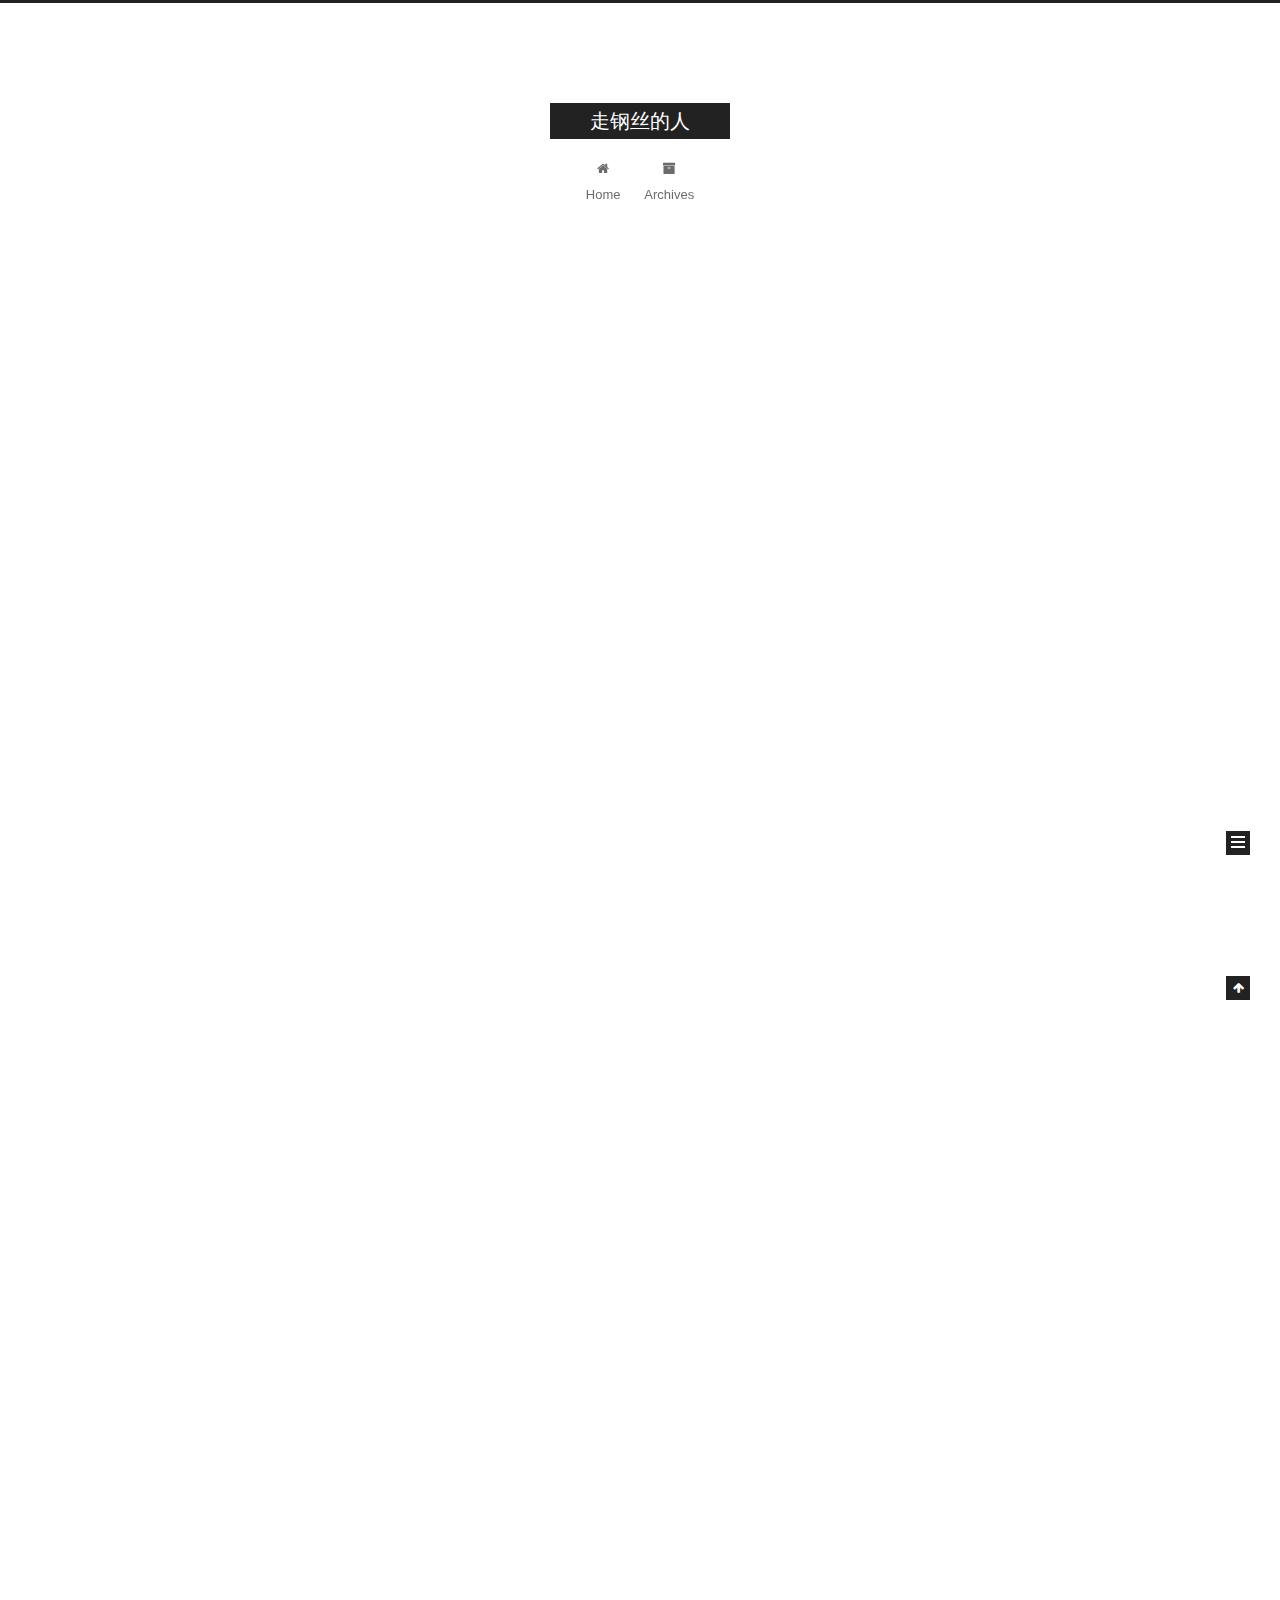
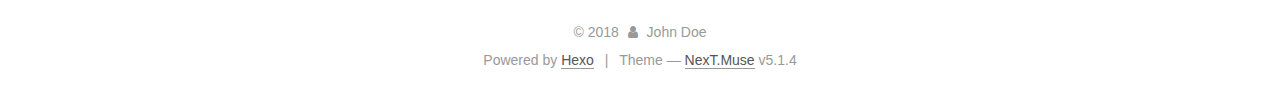
==== commit 947ac49e: "Site updated: 2018-06-18 10:56:38" ====
--- a/index.html
+++ b/index.html
@@ -80,12 +80,12 @@
 
 
 <meta property="og:type" content="website">
-<meta property="og:title" content="Hexo">
+<meta property="og:title" content="走钢丝的人">
 <meta property="og:url" content="http://yoursite.com/index.html">
-<meta property="og:site_name" content="Hexo">
+<meta property="og:site_name" content="走钢丝的人">
 <meta property="og:locale" content="default">
 <meta name="twitter:card" content="summary">
-<meta name="twitter:title" content="Hexo">
+<meta name="twitter:title" content="走钢丝的人">
 
 
 
@@ -121,7 +121,7 @@
 
 
 
-  <title>Hexo</title>
+  <title>走钢丝的人</title>
   
 
 
@@ -152,7 +152,7 @@
     <div class="custom-logo-site-title">
       <a href="/"  class="brand" rel="start">
         <span class="logo-line-before"><i></i></span>
-        <span class="site-title">Hexo</span>
+        <span class="site-title">走钢丝的人</span>
         <span class="logo-line-after"><i></i></span>
       </a>
     </div>
@@ -238,7 +238,7 @@
     </span>
 
     <span hidden itemprop="publisher" itemscope itemtype="http://schema.org/Organization">
-      <meta itemprop="name" content="Hexo">
+      <meta itemprop="name" content="走钢丝的人">
     </span>
 
     
@@ -358,7 +358,7 @@
     </span>
 
     <span hidden itemprop="publisher" itemscope itemtype="http://schema.org/Organization">
-      <meta itemprop="name" content="Hexo">
+      <meta itemprop="name" content="走钢丝的人">
     </span>
 
     
